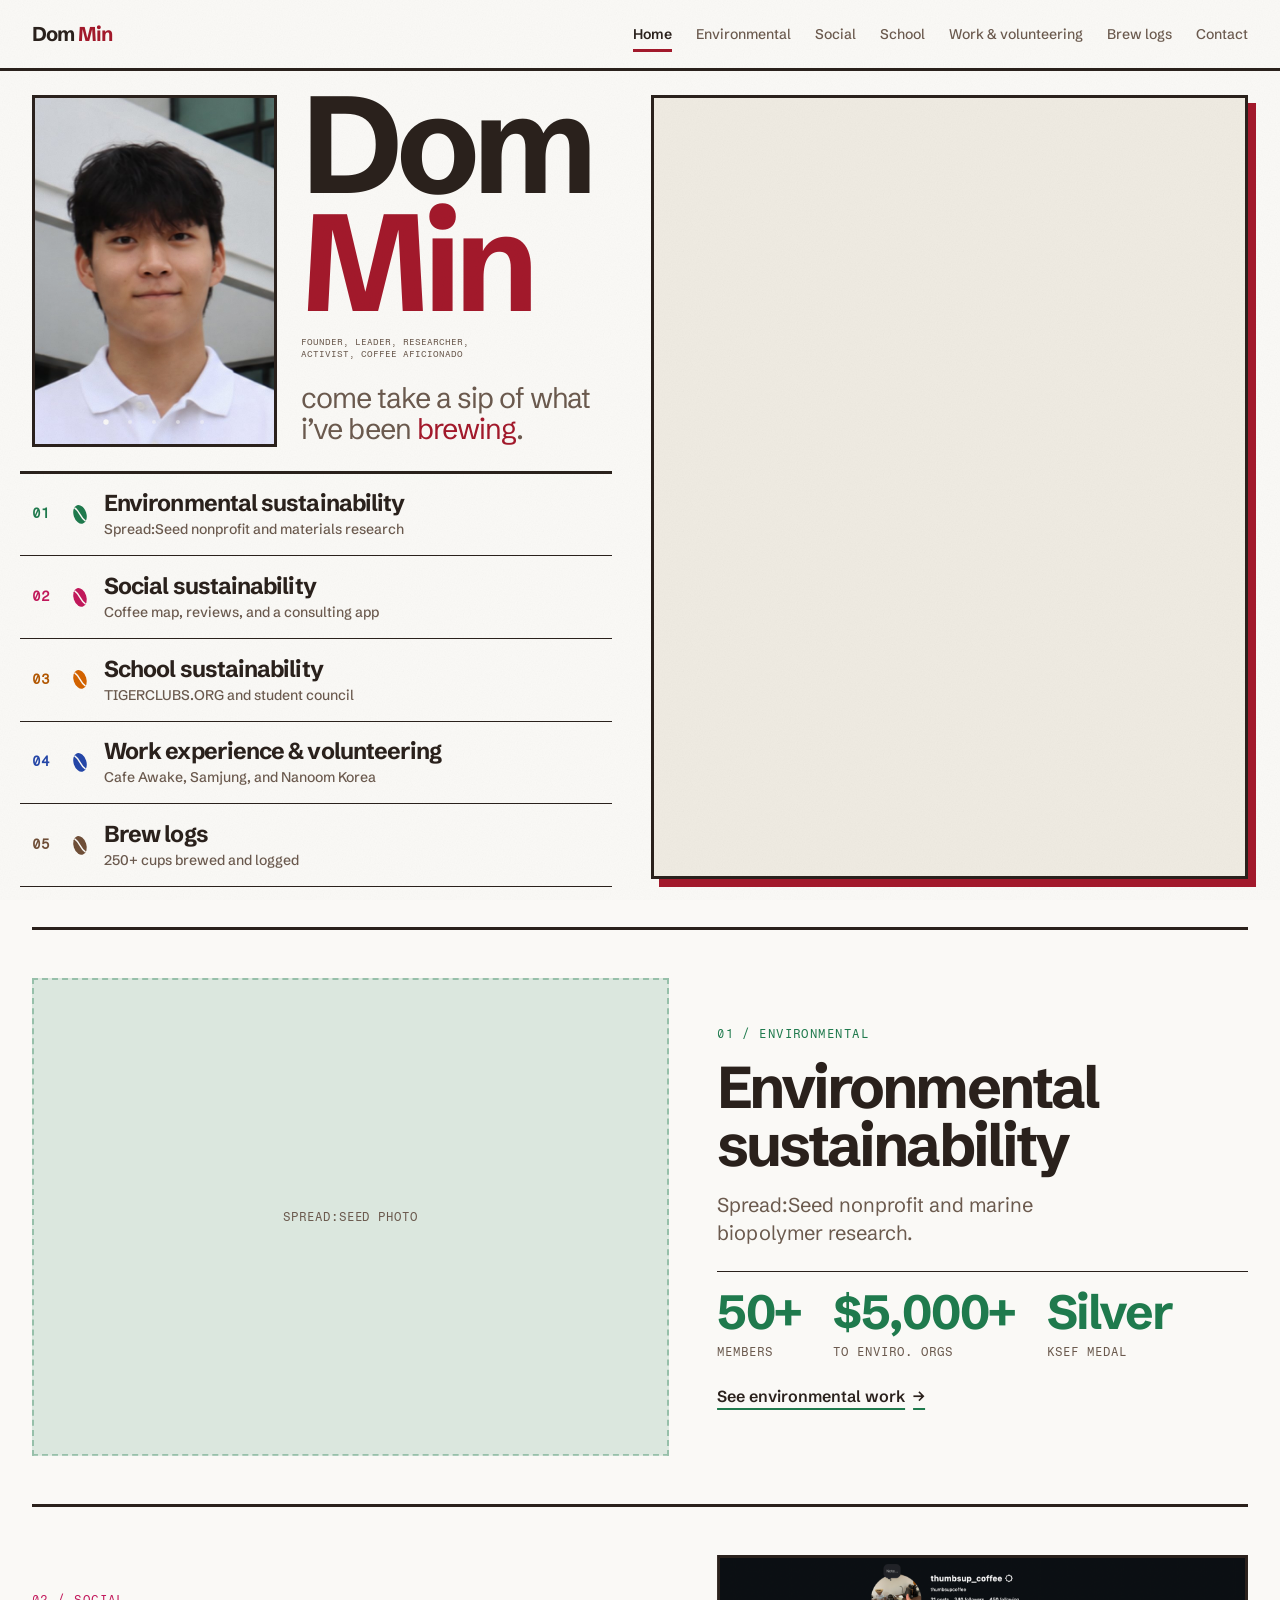
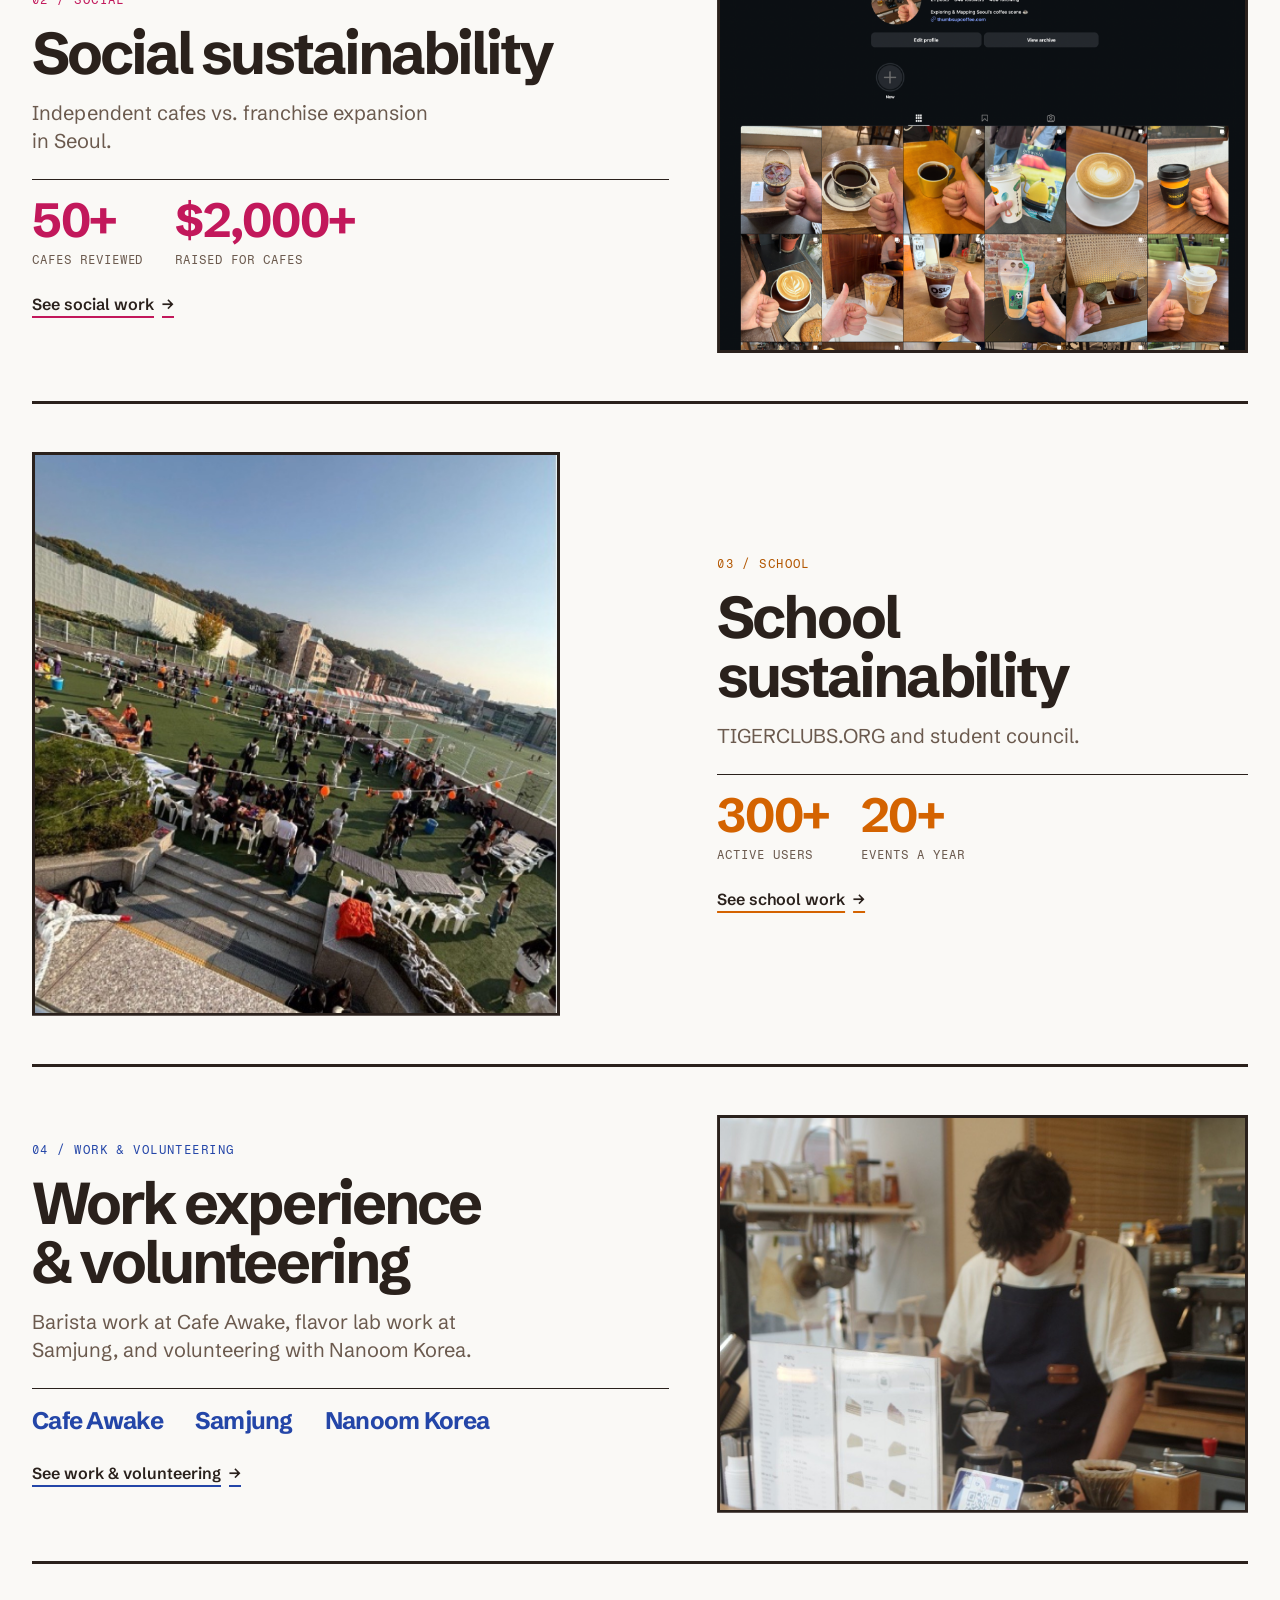
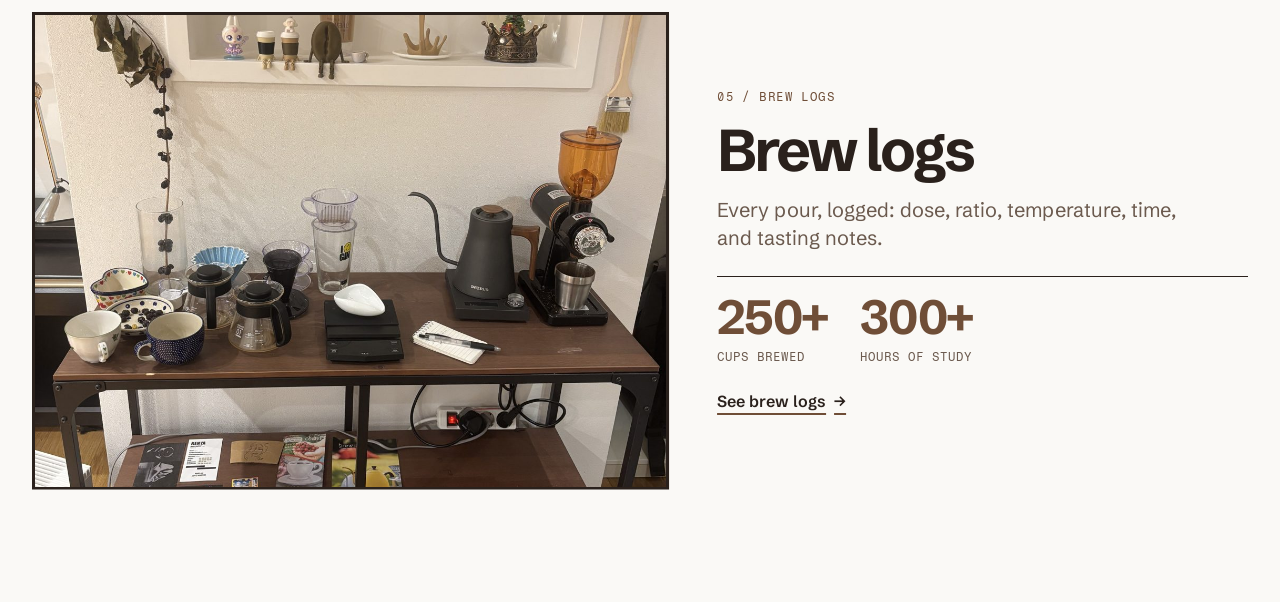
==== index.html @ 7bdb29af "Work: two-row justified galleries for Cafe Awake, Samjung, Nanoom (12 photos each)" ====
<!doctype html>
<html lang="en">
<head>
<meta charset="utf-8" />
<meta name="viewport" content="width=device-width, initial-scale=1" />
<title>Dom Min</title>
<meta name="description" content="Dom Min. Sustainability projects across social, environmental, and school work." />
<meta property="og:type" content="website" />
<meta property="og:title" content="Dom Min" />
<meta property="og:description" content="Sustainability projects across social, environmental, and school work." />
<!-- For rich link previews, add og-image.png (1200x630) and uncomment: -->
<!-- <meta property="og:image" content="og-image.png" /> -->
<meta name="twitter:card" content="summary_large_image" />
<link rel="preconnect" href="https://fonts.googleapis.com" />
<link rel="preconnect" href="https://fonts.gstatic.com" crossorigin />
<link href="https://fonts.googleapis.com/css2?family=Schibsted+Grotesk:wght@400;500;600;700&family=Fragment+Mono&display=swap" rel="stylesheet" />
<script>try{var f=sessionStorage.getItem("flood");if(f){sessionStorage.removeItem("flood");document.documentElement.setAttribute("data-flood","");document.documentElement.style.setProperty("--flood",f);}}catch(e){}</script>
<link rel="stylesheet" href="styles.css?v=5" />
<link rel="icon" href="favicon.svg" />
<style>
  .home{
    display:grid;grid-template-columns:1fr 1.05fr;gap:clamp(24px,4vw,52px);
    align-items:stretch;padding:24px 0;
  }
  .home-left{min-width:0;display:flex;flex-direction:column;justify-content:flex-start;}
  /* cover: tall portrait frame with the name stacked beside it */
  /* the photo stretches to exactly the height of the text beside it */
  .cover{display:grid;grid-template-columns:minmax(0,9fr) minmax(0,11fr);gap:24px;align-items:stretch;}
  .cover-frame{position:relative;min-height:0;border:3px solid var(--coffee);border-radius:var(--radius);overflow:hidden;background:var(--cream-deep);}
  .cover-frame .cover-ph{position:absolute;inset:0;border:0;border-radius:0;aspect-ratio:auto;}
  .cover-frame.has-photos .cover-ph{display:none;}
  /* slides wait off to the right, the current one sits at 0, the outgoing one leaves left */
  .cover-img{position:absolute;inset:0;width:100%;height:100%;object-fit:cover;object-position:50% 30%;transform:translateX(100%);}
  .cover-img.on{transform:none;}
  .cover-img.out{transform:translateX(-100%);}
  .cover-img.on,.cover-img.out{transition:transform .9s var(--ease);}
  .cover-dots{position:absolute;z-index:1;left:0;right:0;bottom:12px;display:flex;justify-content:center;gap:4px;}
  .cover-dots[hidden]{display:none;}
  .cover-dots button{width:20px;height:20px;padding:0;border:0;background:none;cursor:pointer;display:grid;place-items:center;}
  .cover-dots button::before{content:"";width:4px;height:4px;border-radius:50%;background:rgba(250,249,246,.5);transition:background .3s var(--ease),transform .3s var(--ease);}
  .cover-dots button:hover::before{background:rgba(250,249,246,.8);}
  .cover-dots button[aria-current="true"]::before{background:rgba(250,249,246,.95);transform:scale(1.35);}
  .cover-dots button:focus-visible{outline:2px solid var(--cream);outline-offset:0;}
  .cover-name{font-family:var(--f-display);font-weight:700;font-size:clamp(58px,46cqi,156px);line-height:.86;letter-spacing:-.05em;}
  .home-left h1{margin:-.075em 0 0;} /* cancels the font's built-in space above capitals, so the D's top meets the photo's top */
  /* Dom over Min, sized to fill the column beside the photo */
  .cover-text{container-type:inline-size;}
  .cover-name span{display:block;}
  .cover-name .l2{color:var(--brick);}
  .home-left h1 i{color:var(--brick);font-style:normal;}
  /* roles: one line in the mono label style, sized to ~90% of the column (the string is ~33.6em wide in caps) */
  .home-left .cls{font-family:var(--f-mono);font-size:clamp(9px,2.65cqi,12px);line-height:1.4;font-weight:500;text-transform:uppercase;letter-spacing:0;color:var(--coffee-mid);margin-top:14px;white-space:nowrap;}
  @media (max-width:1340px){.home-left .cls{white-space:normal;text-wrap:balance;}}
  /* tagline as a quote: site font at its lightest, all lowercase */
  .home-left .line{font-family:var(--f-display);font-size:9.55cqi;line-height:1.1;font-weight:400;letter-spacing:-.035em;padding-bottom:2px;text-transform:lowercase;color:var(--coffee-mid);margin:21px 0 0;white-space:nowrap;}
  /* sized in container units like the name, so "come take a sip of what" spans exactly as wide as "Dom" */
  .home-left .line b{font-weight:400;color:var(--brick);}
  .home-left .cls span{white-space:nowrap;}
  .plist{display:flex;flex-direction:column;margin:24px -12px 0;border-top:3px solid var(--coffee);counter-reset:p;}
  .plist a{counter-increment:p;display:flex;align-items:center;gap:16px;padding:6px 12px;border-bottom:1px solid var(--coffee);text-decoration:none;color:var(--coffee);transition:background .3s var(--ease),color .3s var(--ease);}
  .plist a::before{content:counter(p,decimal-leading-zero);flex:none;width:24px;font-family:var(--f-mono);font-size:14px;line-height:20px;font-weight:600;color:var(--accent-ink,var(--accent));transition:color .3s var(--ease);}
  .plist a.env{--accent:var(--env);}
  .plist a.social{--accent:var(--social);}
  .plist a.school{--accent:var(--school);--accent-ink:var(--school-ink);}
  .plist a.work{--accent:var(--work);}
  .plist a.brew{--accent:var(--brew);}
  .plist a:hover{background:var(--accent);color:var(--cream);}
  .plist a:hover::before{color:var(--cream);}
  .plist .mk{width:16px;height:auto;flex:none;transform:rotate(-18deg);transition:transform .3s var(--ease);}
  .plist .mk .b{fill:var(--accent);transition:fill .3s var(--ease);}
  .plist .mk .c{stroke:var(--cream);stroke-width:1.8;transition:stroke .3s var(--ease);}
  .plist a:hover .mk{transform:rotate(12deg) scale(1.2);}
  .plist a:hover .mk .b{fill:var(--cream);}
  .plist a:hover .mk .c{stroke:var(--accent);}
  .plist .txt{display:flex;flex-direction:column;gap:2px;flex:1;min-width:0;}
  .plist .nm{font-family:var(--f-display);font-weight:700;font-size:23px;line-height:28px;letter-spacing:-.04em;white-space:nowrap;overflow:hidden;text-overflow:ellipsis;}
  .plist .sub{font-size:14px;line-height:20px;color:var(--coffee-mid);font-weight:500;transition:color .3s var(--ease);}
  .plist a:hover .sub{color:var(--cream);}
  .plist .go{flex:none;font-size:20px;line-height:28px;font-weight:600;transform:translateX(-8px);opacity:0;transition:transform .3s var(--ease),opacity .3s var(--ease);}
  .plist a:hover .go{transform:none;opacity:1;}
  /* five rows: tighter still on short laptop screens so the whole list stays above the fold */
  /* the rows share out the space left under the cover, so the list's last rule lands on the bottom of the map's 8px shadow */
  @media (min-width:821px){.plist{flex:1;margin-bottom:-8px;}.plist a{flex:1 1 auto;}}
  /* tall screens: the rows get taller, so the type grows with them */
  @media (min-width:821px) and (min-height:1000px){.plist .nm{font-size:28px;line-height:34px;}.plist .sub{font-size:16px;line-height:24px;}}
  @media (min-width:821px) and (max-height:820px){.plist{margin-top:16px;}.plist a{padding:4px 12px;}.plist .nm{font-size:20px;line-height:24px;}.plist .sub{font-size:13px;line-height:17px;}}
  .home-map{height:calc(100dvh - 116px);border:3px solid var(--coffee);border-radius:var(--radius);overflow:hidden;background:var(--cream-deep);
    box-shadow:8px 8px 0 var(--map-shadow,var(--brick));transition:box-shadow .6s var(--ease);}
  /* while a pillar row is hovered, the map's shadow turns a darker shade of that pillar (30% espresso ink),
     so it reads as the edge of the bright preview card instead of melting into it */
  @media (hover:hover) and (min-width:821px){
    .home:has(.plist a.env:hover,.plist a.env:focus-visible){--map-shadow:color-mix(in srgb,var(--env) 70%,var(--coffee));}
    .home:has(.plist a.social:hover,.plist a.social:focus-visible){--map-shadow:color-mix(in srgb,var(--social) 70%,var(--coffee));}
    .home:has(.plist a.school:hover,.plist a.school:focus-visible){--map-shadow:color-mix(in srgb,var(--school) 70%,var(--coffee));}
    .home:has(.plist a.work:hover,.plist a.work:focus-visible){--map-shadow:color-mix(in srgb,var(--work) 70%,var(--coffee));}
    .home:has(.plist a.brew:hover,.plist a.brew:focus-visible){--map-shadow:color-mix(in srgb,var(--brew) 70%,var(--coffee));}
  }
  .home-map iframe{border:0;display:block;}
  /* hover preview: a pillar card wipes up over the map while its row is hovered */
  .home-map{position:relative;}
  .peek{position:absolute;inset:0;z-index:2;pointer-events:none;}
  .peek-card{position:absolute;inset:0;display:grid;grid-template-rows:minmax(0,1fr) auto;background:var(--accent);color:var(--cream);
    clip-path:inset(100% 0 0 0);transition:clip-path .6s var(--ease);}
  .peek-card.on{clip-path:inset(0 0 0 0);z-index:1;}
  .peek-card .pf{position:relative;overflow:hidden;background:color-mix(in srgb,var(--accent) 70%,var(--coffee));}
  .peek-card .pf img{position:absolute;inset:0;width:100%;height:100%;object-fit:cover;transform:scale(1.08);transition:transform 1.2s var(--ease);}
  .peek-card.on .pf img{transform:none;}
  .peek-card .pf .cap{position:absolute;inset:0;display:grid;place-items:center;font-family:var(--f-mono);font-size:12px;letter-spacing:.08em;text-transform:uppercase;opacity:.7;}
  .peek-card .pt{padding:24px;}
  .peek-card .pk{font-family:var(--f-mono);font-size:12px;line-height:16px;letter-spacing:.12em;text-transform:uppercase;opacity:.8;margin:0 0 8px;}
  .peek-card h3{font-size:clamp(30px,3vw,48px);line-height:1;letter-spacing:-.04em;margin:0 0 16px;color:var(--cream);}
  .peek-card .ps{display:flex;gap:32px;flex-wrap:wrap;}
  .peek-card .ps .n{display:block;font-size:36px;line-height:40px;font-weight:700;letter-spacing:-.04em;}
  .peek-card .ps .l{display:block;font-family:var(--f-mono);font-size:12px;line-height:16px;letter-spacing:.08em;text-transform:uppercase;opacity:.8;}
  .peek-card .pl{margin:0;font-size:18px;line-height:28px;}

  /* one band per pillar below the fold, alternating sides */
  .spreads{padding:24px 0 64px;}
  .spread{--accent:var(--brick);display:grid;grid-template-columns:minmax(0,1.2fr) minmax(0,1fr);gap:48px;align-items:center;padding:48px 0;border-top:3px solid var(--coffee);}
  .spread[data-pillar="env"]{--accent:var(--env);}
  .spread[data-pillar="social"]{--accent:var(--social);}
  .spread[data-pillar="school"]{--accent:var(--school);--accent-ink:var(--school-ink);}
  .spread[data-pillar="work"]{--accent:var(--work);}
  .spread[data-pillar="brew"]{--accent:var(--brew);}
  .spread:nth-child(even) .spread-fig{order:2;}
  .spread-fig{aspect-ratio:4/3;background:color-mix(in srgb,var(--accent) 14%,var(--cream));border-color:color-mix(in srgb,var(--accent) 45%,var(--cream));}
  .spread-fig:has(img){border:3px solid var(--coffee);box-shadow:8px 8px 0 var(--accent);}
  .spread-fig.lowres{aspect-ratio:auto;justify-self:start;}
  /* school photo on wide screens: trim 10% off top and bottom, scale back up to the same height, so it runs 25% wider */
  @media (min-width:821px){
    .spread[data-pillar="school"] .spread-fig.lowres{max-width:calc(33vw * 1.25);width:100%;aspect-ratio:1199/1280;}
    .spread[data-pillar="school"] .spread-fig.lowres img{position:absolute;inset:0;width:100%;height:100%;object-fit:cover;object-position:50% 50%;}
  }
  .peek-card .pf img.lowres{inset:0;margin:auto;width:auto;max-width:33vw;height:100%;object-fit:contain;}
  .spread-kick{font-family:var(--f-mono);font-size:12px;line-height:16px;letter-spacing:.12em;text-transform:uppercase;color:var(--accent-ink,var(--accent));margin:0 0 16px;}
  .spread h2{font-size:clamp(36px,4.6vw,72px);line-height:1;letter-spacing:-.05em;margin:0 0 16px;}
  .spread-line{font-size:20px;line-height:28px;color:var(--coffee-mid);margin:0 0 24px;max-width:40ch;}
  .spread-stats{display:flex;flex-wrap:wrap;gap:32px;border-top:1px solid var(--coffee);padding-top:16px;margin-bottom:24px;}
  .spread-stats .n{display:block;font-size:48px;line-height:1;font-weight:700;letter-spacing:-.04em;color:var(--accent);}
  .spread-stats .l{display:block;margin-top:8px;font-family:var(--f-mono);font-size:12px;line-height:16px;letter-spacing:.08em;text-transform:uppercase;color:var(--coffee-mid);}
  .spread-list{list-style:none;margin:0 0 24px;padding:16px 0 0;border-top:1px solid var(--coffee);display:flex;flex-wrap:wrap;gap:8px 32px;}
  .spread-list li{font-size:24px;line-height:32px;font-weight:700;letter-spacing:-.03em;color:var(--accent);}
  .spread-go{display:inline-flex;gap:8px;font-weight:600;font-size:16px;color:var(--coffee);text-decoration:underline;text-decoration-thickness:2px;text-decoration-color:var(--accent);text-underline-offset:6px;transition:color .3s var(--ease);}
  .spread-go span{display:inline-block;text-decoration:none;transition:transform .3s var(--ease);}
  .spread-go:hover{color:var(--accent);}
  .spread-go:hover span{transform:translateX(4px);}
  /* photos wipe in from the side as each band scrolls into view (peek.js adds .will / .in) */
  .spread.will .spread-fig{clip-path:inset(0 100% 0 0);transition:clip-path 1s var(--ease);}
  .spread.will:nth-child(even) .spread-fig{clip-path:inset(0 0 0 100%);}
  .spread.will .spread-txt{opacity:0;transform:translateY(24px);transition:opacity .8s var(--ease) .15s,transform .8s var(--ease) .15s;}
  .spread.in .spread-fig{clip-path:inset(0 0 0 0) !important;}
  .spread.in .spread-txt{opacity:1;transform:none;}
  @media (max-width:820px){
    .home{grid-template-columns:1fr;padding:16px 0 24px;gap:24px;}
    .cover{grid-template-columns:1fr;}
    .cover-dots{gap:0;bottom:0;}
    .home-left .cls{white-space:normal;font-size:11px;letter-spacing:.06em;text-wrap:balance;}
    .cover-dots button{width:44px;height:44px;}
    .plist{margin:24px 0 0;}
    .spread{grid-template-columns:1fr;gap:24px;padding:32px 0;}
    .spread:nth-child(even) .spread-fig{order:0;}
    .plist a{padding:12px 0;}
    .cover-frame{height:auto;width:100%;aspect-ratio:4/5;}
    .home-map{height:52vh;}
    .plist .nm{white-space:normal;font-size:22px;line-height:28px;}
  }
</style>
</head>
<body>
<a class="skip" href="#main">Skip to content</a>
<div class="grain"></div>

<header class="site-header">
  <a class="logo" href="/">
    <b>Dom <i>Min</i></b>
  </a>
  <nav class="nav" aria-label="Sections">
    <a href="/" class="on" aria-current="page">Home</a>
    <a href="environmental.html">Environmental</a>
    <a href="social.html">Social</a>
    <a href="school.html">School</a>
    <a href="work.html">Work &amp; volunteering</a>
    <a href="brew-logs.html">Brew logs</a>
    <a href="contact.html">Contact</a>
  </nav>
</header>

<main id="main">
  <div class="home">
    <div class="home-left">
      <div class="cover">
        <div class="cover-frame">
          <figure class="ph cover-ph"><span class="cap">Portraits go here</span></figure>
          <img class="cover-img" data-src="images/portraits/portrait-1.jpg" alt="Portrait of Dom Min" style="object-position:50% 25%">
          <img class="cover-img" data-src="images/portraits/portrait-2.jpg" alt="Dom brewing pour-over coffee behind a counter" style="object-position:50% 30%">
          <img class="cover-img" data-src="images/portraits/portrait-3.jpg" alt="Dom weighing a sample on a lab balance" style="object-position:45% 30%">
          <img class="cover-img" data-src="images/portraits/portrait-4.jpg" alt="Dom holding a glass coffee server" style="object-position:40% 30%">
          <img class="cover-img" data-src="images/portraits/portrait-5.jpg" alt="Dom in a lab coat in the flavor lab" style="object-position:100% 40%">
          <div class="cover-dots" hidden></div>
        </div>
        <div class="cover-text">
          <h1 class="cover-name"><span class="l1">Dom</span> <span class="l2">Min</span></h1>
          <div class="cls"><span>Founder,</span> <span>Leader,</span> <span>Researcher,</span> <span>Activist,</span> <span>Coffee Aficionado</span></div>
          <p class="line">Come take a sip of what<br>I’ve been <b>brewing</b>.</p>
        </div>
      </div>
      <nav class="plist">
        <a class="env" href="environmental.html">
          <svg class="mk" viewBox="0 0 20 26" aria-hidden="true"><ellipse class="b" cx="10" cy="13" rx="8" ry="12"/><path class="c" d="M6.4 3.6 C 11 9, 9 17, 13.6 22.4" fill="none" stroke-linecap="round"/></svg>
          <span class="txt"><span class="nm">Environmental sustainability</span><span class="sub">Spread:Seed nonprofit and materials research</span></span>
          <span class="go" aria-hidden="true">→</span>
        </a>
        <a class="social" href="social.html">
          <svg class="mk" viewBox="0 0 20 26" aria-hidden="true"><ellipse class="b" cx="10" cy="13" rx="8" ry="12"/><path class="c" d="M6.4 3.6 C 11 9, 9 17, 13.6 22.4" fill="none" stroke-linecap="round"/></svg>
          <span class="txt"><span class="nm">Social sustainability</span><span class="sub">Coffee map, reviews, and a consulting app</span></span>
          <span class="go" aria-hidden="true">→</span>
        </a>
        <a class="school" href="school.html">
          <svg class="mk" viewBox="0 0 20 26" aria-hidden="true"><ellipse class="b" cx="10" cy="13" rx="8" ry="12"/><path class="c" d="M6.4 3.6 C 11 9, 9 17, 13.6 22.4" fill="none" stroke-linecap="round"/></svg>
          <span class="txt"><span class="nm">School sustainability</span><span class="sub">TIGERCLUBS.ORG and student council</span></span>
          <span class="go" aria-hidden="true">→</span>
        </a>
        <a class="work" href="work.html">
          <svg class="mk" viewBox="0 0 20 26" aria-hidden="true"><ellipse class="b" cx="10" cy="13" rx="8" ry="12"/><path class="c" d="M6.4 3.6 C 11 9, 9 17, 13.6 22.4" fill="none" stroke-linecap="round"/></svg>
          <span class="txt"><span class="nm">Work experience &amp; volunteering</span><span class="sub">Cafe Awake, Samjung, and Nanoom Korea</span></span>
          <span class="go" aria-hidden="true">→</span>
        </a>
        <a class="brew" href="brew-logs.html">
          <svg class="mk" viewBox="0 0 20 26" aria-hidden="true"><ellipse class="b" cx="10" cy="13" rx="8" ry="12"/><path class="c" d="M6.4 3.6 C 11 9, 9 17, 13.6 22.4" fill="none" stroke-linecap="round"/></svg>
          <span class="txt"><span class="nm">Brew logs</span><span class="sub">250+ cups brewed and logged</span></span>
          <span class="go" aria-hidden="true">→</span>
        </a>
      </nav>
    </div>

    <div class="home-map">
      <div class="peek" aria-hidden="true"></div>
      <iframe src="https://chongmindev.github.io/thumbsup-coffee-map/" title="Coffee map"></iframe>
    </div>
  </div>

  <section class="spreads" aria-label="Sections">
    <article class="spread" data-pillar="env">
      <figure class="spread-fig ph"><span class="cap">Spread:Seed photo</span></figure>
      <div class="spread-txt">
        <p class="spread-kick">01 / Environmental</p>
        <h2>Environmental sustainability</h2>
        <p class="spread-line">Spread:Seed nonprofit and marine biopolymer research.</p>
        <div class="spread-stats">
          <div><span class="n">50+</span><span class="l">members</span></div>
          <div><span class="n">$5,000+</span><span class="l">to enviro. orgs</span></div>
          <div><span class="n">Silver</span><span class="l">KSEF medal</span></div>
        </div>
        <a class="spread-go" href="environmental.html">See environmental work <span aria-hidden="true">→</span></a>
      </div>
    </article>
    <article class="spread" data-pillar="social">
      <figure class="spread-fig ph"><img src="images/instagram/01.png" alt="Cafe reviews on Instagram" loading="lazy"></figure>
      <div class="spread-txt">
        <p class="spread-kick">02 / Social</p>
        <h2>Social sustainability</h2>
        <p class="spread-line">Independent cafes vs. franchise expansion in Seoul.</p>
        <div class="spread-stats">
          <div><span class="n">50+</span><span class="l">cafes reviewed</span></div>
          <div><span class="n">$2,000+</span><span class="l">raised for cafes</span></div>
        </div>
        <a class="spread-go" href="social.html">See social work <span aria-hidden="true">→</span></a>
      </div>
    </article>
    <article class="spread" data-pillar="school">
      <figure class="spread-fig ph lowres"><img src="images/council/01.jpg" alt="Student council event" loading="lazy"></figure>
      <div class="spread-txt">
        <p class="spread-kick">03 / School</p>
        <h2>School sustainability</h2>
        <p class="spread-line">TIGERCLUBS.ORG and student council.</p>
        <div class="spread-stats">
          <div><span class="n">300+</span><span class="l">active users</span></div>
          <div><span class="n">20+</span><span class="l">events a year</span></div>
        </div>
        <a class="spread-go" href="school.html">See school work <span aria-hidden="true">→</span></a>
      </div>
    </article>
    <article class="spread" data-pillar="work">
      <figure class="spread-fig ph"><img src="images/awake/14.jpg" alt="Dom brewing pour-over behind the counter at Cafe Awake" loading="lazy" style="object-position:50% 28%"></figure>
      <div class="spread-txt">
        <p class="spread-kick">04 / Work &amp; volunteering</p>
        <h2>Work experience &amp; volunteering</h2>
        <p class="spread-line">Barista work at Cafe Awake, flavor lab work at Samjung, and volunteering with Nanoom Korea.</p>
        <ul class="spread-list">
          <li>Cafe Awake</li>
          <li>Samjung</li>
          <li>Nanoom Korea</li>
        </ul>
        <a class="spread-go" href="work.html">See work &amp; volunteering <span aria-hidden="true">→</span></a>
      </div>
    </article>
    <article class="spread" data-pillar="brew">
      <figure class="spread-fig ph"><img src="images/dom-coffee/home-setup.jpg" alt="Home brewing setup" loading="lazy" style="object-position:50% 60%"></figure>
      <div class="spread-txt">
        <p class="spread-kick">05 / Brew logs</p>
        <h2>Brew logs</h2>
        <p class="spread-line">Every pour, logged: dose, ratio, temperature, time, and tasting notes.</p>
        <div class="spread-stats">
          <div><span class="n">250+</span><span class="l">cups brewed</span></div>
          <div><span class="n">300+</span><span class="l">hours of study</span></div>
        </div>
        <a class="spread-go" href="brew-logs.html">See brew logs <span aria-hidden="true">→</span></a>
      </div>
    </article>
  </section>
</main>
<script src="reveal.js?v=2" defer></script>
<script src="nav.js?v=2" defer></script>
<script src="cover.js?v=2" defer></script>
<script src="peek.js?v=2" defer></script>
</body>
</html>
---- styles.css ----
/* ============================================================
   Dom Min portfolio shared styles
   Magazine layout: Geist + Geist Mono, heavy tight headlines, hard
   rules, numbered sections, saturated per-pillar accents on paper.
   ============================================================ */
:root{
  --cream:#FAF9F6;         /* near-white paper, more contrast */
  --cream-deep:#EFEBE2;
  --cream-soft:#F4F1EA;
  --brick:#A3192B;         /* signal red (primary accent) */
  --brick-hot:#C0202F;
  --brick-deep:#7A1220;
  --coffee:#2A211C;        /* espresso ink */
  --coffee-2:#201914;
  --coffee-mid:#6B5A4E;    /* muted secondary text */
  --sand:#D3C7B4;
  --green:#1F7A4D;         /* muted forest for environmental */
  --tint-clay:#E7E0D2;     /* neutral placeholder / hover tint */
  --tint-olive:#DBE1D2;
  --tint-sand:#EBDFC6;

  /* per-pillar accent (defaults to brand oxblood; overridden per page) */
  --accent:#A3192B;
  --env:#1F7A4D;           /* environmental: emerald */
  --social:#C2185B;        /* social: magenta */
  --school:#D46300;        /* school: official #FF7D00, darkened only enough for large text and fills */
  --school-ink:#B35700;    /* same hue, darker: small school-colored text (passes 4.5:1) */
  --work:#2446A8;          /* work & volunteering: cobalt, the one cool hue apart from emerald */
  --brew:#6F4E37;          /* brew logs: coffee brown */

  --f-display:"Schibsted Grotesk",system-ui,sans-serif;
  --f-body:"Schibsted Grotesk",system-ui,sans-serif;
  --f-mono:"Fragment Mono",ui-monospace,monospace;

  --edge:clamp(16px,2.5vw,32px);
  --maxw:1440px;
  --radius:0;
  --ease:cubic-bezier(.32,.72,0,1);
  --shadow:0 18px 40px -24px rgba(55,38,32,.55);
  --hard:4px 4px 0 var(--coffee);  /* print-style offset shadow */
  --ink-body:#453329;      /* running body copy */
  --paper-edge:#C8B490;    /* placeholder dashed edge */
  --z-flood:90;
  --z-header:100;
  --z-grain:200;
  --z-skip:300;
}

/* page themes set the accent used by cards, numbers, and title rules */
body.t-env{--accent:var(--env);}
body.t-social{--accent:var(--social);}
body.t-school{--accent:var(--school);--accent-ink:var(--school-ink);}
body.t-work{--accent:var(--work);}
body.t-brew{--accent:var(--brew);}

*{box-sizing:border-box;}
html{-webkit-text-size-adjust:100%;scroll-behavior:smooth;}
body{
  margin:0;background:var(--cream);color:var(--coffee);
  font-family:var(--f-body);font-size:16px;line-height:1.5;
  -webkit-font-smoothing:antialiased;overflow-x:hidden;
}
img{display:block;max-width:100%;}
a{color:var(--brick);text-underline-offset:3px;}
h1,h2,h3,h4{text-wrap:balance;font-weight:700;}
h3{font-family:var(--f-display);font-size:20px;line-height:28px;letter-spacing:-.02em;}
p{text-wrap:pretty;}

/* visible keyboard focus everywhere */
a:focus-visible,button:focus-visible,input:focus-visible,textarea:focus-visible,[tabindex]:focus-visible{
  outline:3px solid var(--accent);outline-offset:3px;
}

/* skip to content */
.skip{position:absolute;left:12px;top:-60px;z-index:var(--z-skip);background:var(--coffee);color:var(--cream);
  padding:10px 16px;font-weight:600;text-decoration:none;transition:top .2s var(--ease);}
.skip:focus{top:12px;}

/* subtle analog grain */
.grain{
  position:fixed;inset:0;z-index:var(--z-grain);pointer-events:none;opacity:.06;mix-blend-mode:multiply;
  background-image:url("data:image/svg+xml,%3Csvg xmlns='http://www.w3.org/2000/svg' width='140' height='140'%3E%3Cfilter id='n'%3E%3CfeTurbulence type='fractalNoise' baseFrequency='0.85' numOctaves='2' stitchTiles='stitch'/%3E%3CfeColorMatrix type='saturate' values='0'/%3E%3C/filter%3E%3Crect width='100%25' height='100%25' filter='url(%23n)'/%3E%3C/svg%3E");
}

/* ---------------- header / nav ---------------- */
.site-header{
  position:sticky;top:0;z-index:var(--z-header);
  display:flex;align-items:center;justify-content:space-between;gap:16px;
  padding:16px var(--edge);
  background:rgba(250,249,246,.94);backdrop-filter:blur(10px);
  border-bottom:3px solid var(--coffee);
}
.logo{display:flex;align-items:center;gap:10px;text-decoration:none;color:var(--coffee);}
.logo b{font-family:var(--f-display);font-weight:700;font-size:20px;line-height:28px;letter-spacing:-.04em;}
.logo b i{color:var(--brick);font-style:normal;}
.nav{position:relative;display:flex;gap:24px;}
.nav a{
  position:relative;padding:8px 0;
  font-size:14px;line-height:20px;font-weight:500;color:var(--coffee-mid);text-decoration:none;white-space:nowrap;
  transition:color .3s var(--ease);
}
/* each link carries its own pillar accent; home and contact use the brand red */
.nav a[href="/"],.nav a[href="contact.html"]{--accent:var(--brick);}
.nav a[href="social.html"]{--accent:var(--social);}
.nav a[href="environmental.html"]{--accent:var(--env);}
.nav a[href="school.html"]{--accent:var(--school);--accent-ink:var(--school-ink);}
.nav a[href="work.html"]{--accent:var(--work);}
.nav a[href="brew-logs.html"]{--accent:var(--brew);}
.nav a:hover,.nav a:focus-visible{color:var(--coffee);}
.nav a.on{color:var(--coffee);font-weight:600;}
/* no-JS fallback: a static rule under the current page */
.nav a.on::after{content:"";position:absolute;left:0;right:0;bottom:0;height:3px;background:var(--accent);}
/* with JS, one shared underline glides between links (nav.js positions it) */
.nav.has-ink a.on::after{display:none;}
.nav-ink{position:absolute;left:0;bottom:0;width:100px;height:3px;background:var(--ink,var(--coffee));
  transform-origin:left;transform:translateX(var(--x,0)) scaleX(var(--s,0));
  transition:transform .6s var(--ease),background .3s var(--ease);pointer-events:none;}
.nav-ink.no-anim{transition:none;}
/* phones without JS: the link row scrolls sideways */
@media (max-width:720px){
  .site-header{flex-direction:column;align-items:stretch;gap:8px;padding:12px 16px 0;}
  .nav{gap:20px;overflow-x:auto;-webkit-overflow-scrolling:touch;scrollbar-width:none;}
  .nav::-webkit-scrollbar{display:none;}
  .nav a{flex:none;padding:12px 0;}
}

/* phones with JS (nav.js adds .has-menu): logo, a Contact button, and a menu button
   that opens a full-screen list of sections */
.menu-btn,.menu-cta,.menu-sheet{display:none;}
@media (max-width:720px){
  .has-menu .site-header{flex-direction:row;align-items:center;gap:8px;padding:8px 8px 8px 16px;}
  .has-menu .site-header .nav{display:none;}
  .has-menu .logo{margin-right:auto;min-height:44px;}
  .has-menu .menu-cta{display:inline-flex;align-items:center;min-height:44px;padding:0 16px;
    font-weight:600;font-size:14px;color:var(--cream);background:var(--brick);text-decoration:none;
    transition:background .3s var(--ease),transform .2s var(--ease);}
  .has-menu .menu-cta:active{transform:scale(.97);}
  .has-menu .menu-btn{display:block;position:relative;width:44px;height:44px;padding:0;border:0;background:none;cursor:pointer;color:var(--coffee);}
  .menu-btn span{position:absolute;left:11px;right:11px;height:2px;background:currentColor;
    transition:transform .45s var(--ease),opacity .25s var(--ease),top .45s var(--ease);}
  .menu-btn span:nth-child(1){top:15px;}
  .menu-btn span:nth-child(2){top:21px;}
  .menu-btn span:nth-child(3){top:27px;}
  .menu-open .menu-btn span:nth-child(1){top:21px;transform:rotate(45deg);}
  .menu-open .menu-btn span:nth-child(2){opacity:0;}
  .menu-open .menu-btn span:nth-child(3){top:21px;transform:rotate(-45deg);}
  .menu-btn:focus-visible,.menu-cta:focus-visible{outline:3px solid var(--brick);outline-offset:-3px;}

  .has-menu .menu-sheet{display:flex;flex-direction:column;position:fixed;inset:0;z-index:calc(var(--z-header) - 1);
    padding:84px 16px 32px;background:var(--cream);overflow-y:auto;
    visibility:hidden;opacity:0;transition:opacity .4s var(--ease),visibility 0s linear .4s;}
  .menu-open .menu-sheet{visibility:visible;opacity:1;transition:opacity .4s var(--ease);}
  .menu-sheet a{--accent:var(--brick);display:flex;align-items:center;gap:16px;min-height:64px;
    border-bottom:1px solid var(--coffee);font-family:var(--f-display);font-weight:700;font-size:32px;
    letter-spacing:-.04em;color:var(--coffee);text-decoration:none;
    opacity:0;transform:translateY(24px);transition:opacity .5s var(--ease),transform .5s var(--ease);}
  .menu-sheet a:first-child{border-top:3px solid var(--coffee);}
  .menu-sheet a .n{font-family:var(--f-mono);font-size:12px;font-weight:600;letter-spacing:.04em;color:var(--accent-ink,var(--accent));width:24px;}
  .menu-sheet a[href="environmental.html"]{--accent:var(--env);}
  .menu-sheet a[href="social.html"]{--accent:var(--social);}
  .menu-sheet a[href="school.html"]{--accent:var(--school);--accent-ink:var(--school-ink);}
  .menu-sheet a[href="work.html"]{--accent:var(--work);}
  .menu-sheet a[href="brew-logs.html"]{--accent:var(--brew);}
  .menu-sheet a[aria-current="page"]{color:var(--accent);}
  .menu-open .menu-sheet a{opacity:1;transform:none;}
  .menu-open .menu-sheet a:nth-child(2){transition-delay:.04s;}
  .menu-open .menu-sheet a:nth-child(3){transition-delay:.08s;}
  .menu-open .menu-sheet a:nth-child(4){transition-delay:.12s;}
  .menu-open .menu-sheet a:nth-child(5){transition-delay:.16s;}
  .menu-open .menu-sheet a:nth-child(6){transition-delay:.2s;}
  .menu-open .menu-sheet a:nth-child(7){transition-delay:.24s;}
  body.menu-open{overflow:hidden;}

  /* thumb-sized targets for text links on phones */
  .head-link,.notes-link,.spread-go,.contacts a,.section-head .role a,footer a{min-height:44px;display:inline-flex;align-items:center;}
  .cover-dots{gap:0;bottom:4px;}
  .cover-dots button{width:44px;height:44px;}
}

/* tab flood page transition (driven by nav.js). Sits under the header so the
   tabs stay on top of the color. */
.flood{position:fixed;inset:0;z-index:var(--z-flood);background:var(--flood,var(--coffee));pointer-events:none;}
/* painted by the inline head script before first render; nav.js swaps it for a
   real .flood element. The delayed animation is a failsafe if nav.js never runs. */
html[data-flood]::after{content:"";position:fixed;inset:0;z-index:var(--z-flood);background:var(--flood);
  animation:flood-failsafe 0s linear 1.5s forwards;}
@keyframes flood-failsafe{to{visibility:hidden;}}

/* ---------------- layout ---------------- */
main{max-width:var(--maxw);margin:0 auto;padding:0 var(--edge);}
.page-intro{padding:32px 0 20px;border-bottom:8px solid var(--accent);margin-bottom:8px;}
.eyebrow,.page-intro p.eyebrow{font-family:var(--f-mono);font-size:12px;line-height:16px;font-weight:500;text-transform:uppercase;letter-spacing:.12em;color:var(--accent-ink,var(--accent));margin:0 0 24px;}
.eyebrow a{color:inherit;}
.page-intro{container-type:inline-size;}
/* one line on every page: sized so the longest title ("Brew logs & work experience", 12.7em) fills the width */
.page-intro h1{font-family:var(--f-display);font-weight:700;font-size:clamp(40px,6.4cqi,96px);line-height:.92;letter-spacing:-.055em;margin:0 0 12px;white-space:nowrap;}
@media (max-width:720px){.page-intro h1{white-space:normal;font-size:clamp(40px,12cqi,64px);}}
.page-intro p{font-size:20px;line-height:28px;color:var(--coffee-mid);margin:0;}

main{counter-reset:sec;}
.section{counter-increment:sec;padding:32px 0 64px;border-top:3px solid var(--coffee);}
.page-intro + .section{border-top:0;}
.section-head{display:flex;align-items:baseline;justify-content:space-between;gap:8px 16px;flex-wrap:wrap;margin-bottom:16px;}
/* running section number, like a feature index */
.section-head::before{content:counter(sec,decimal-leading-zero);flex-basis:100%;
  font-family:var(--f-mono);font-size:14px;line-height:20px;font-weight:600;color:var(--accent-ink,var(--accent));letter-spacing:.04em;}
.section-head h2{font-family:var(--f-display);font-weight:700;font-size:clamp(36px,5.2vw,72px);line-height:1;letter-spacing:-.05em;margin:0;}
.section-head .role{font-family:var(--f-mono);font-size:12px;line-height:16px;font-weight:500;text-transform:uppercase;letter-spacing:.08em;color:var(--coffee-mid);}
.section-head .role a{color:var(--accent-ink,var(--accent));}
/* long section titles that must stay on one line on computers: size to the row width
   (this title measures 21.3em wide) and move the meta line underneath */
.section-head:has(.fit-line){container-type:inline-size;}
.section-head .fit-line{font-size:min(72px,calc(100cqi / 21.5));white-space:nowrap;}
.section-head:has(.fit-line) .role{flex-basis:100%;}
@media (max-width:720px){.section-head .fit-line{white-space:normal;font-size:clamp(36px,9cqi,48px);}}
.section p{margin:0 0 16px;color:var(--ink-body);font-size:18px;line-height:28px;}
.muted{color:var(--coffee-mid);}
/* short description with its action beside it, so the photos below start higher */
.lede-row{display:flex;align-items:center;gap:32px;margin-bottom:24px;}
.section .lede-row p{margin:0;flex:1;}
.lede-row .btn{flex:none;}
@media (max-width:720px){.lede-row{flex-direction:column;align-items:flex-start;gap:16px;}}

/* ---------------- key numbers ---------------- */
.numbers{display:grid;grid-template-columns:repeat(auto-fit,minmax(160px,1fr));border-top:1px solid var(--coffee);margin:8px 0 24px;}
/* right under the page's color bar, the bar is the row's top line */
.page-intro + .numbers{border-top:0;margin-top:0;}
.numbers > div{padding:12px 24px 12px 0;}
.numbers > div + div{padding-left:24px;border-left:1px solid var(--coffee);}
.numbers .n{font-family:var(--f-display);font-weight:700;font-size:clamp(28px,2.6vw,36px);color:var(--accent);line-height:1;letter-spacing:-.04em;}
.numbers .l{font-family:var(--f-mono);font-size:12px;line-height:16px;text-transform:uppercase;letter-spacing:.08em;color:var(--coffee-mid);margin-top:4px;}
@media (max-width:520px){
  .numbers{grid-template-columns:1fr 1fr;}
  .numbers > div:nth-child(odd){padding-left:0;border-left:0;}
  .numbers > div:nth-child(n+3){border-top:1px solid var(--coffee);}
  .numbers > div:last-child:nth-child(odd){grid-column:1 / -1;}
}

/* ---------------- badges ---------------- */
.badges{display:flex;flex-wrap:wrap;gap:8px;margin:6px 0 18px;}
.section-head .role-row{flex-basis:100%;margin-top:6px;display:flex;flex-wrap:wrap;align-items:center;justify-content:space-between;gap:12px 24px;}
.section-head .role-row .badges{margin:0;}
.section-head .role-row .role{flex-basis:auto;}
.section-head .role-row .badge{font-size:10px;line-height:14px;gap:6px;padding:5px 9px;}
.section-head .role-row .badge::before{width:6px;height:6px;}
.badge{display:inline-flex;align-items:center;gap:8px;font-family:var(--f-mono);font-size:12px;line-height:16px;font-weight:600;text-transform:uppercase;letter-spacing:.08em;color:var(--cream);background:var(--accent);padding:8px 12px;}
.badge::before{content:"";width:8px;height:8px;background:var(--cream);transform:rotate(45deg);}

/* ---------------- buttons ---------------- */
.btn{display:inline-flex;align-items:center;gap:8px;background:var(--accent);color:var(--cream);font-weight:600;font-size:16px;line-height:24px;padding:12px 24px;border-radius:var(--radius);text-decoration:none;border:2px solid var(--coffee);box-shadow:var(--hard);transition:transform .3s var(--ease),box-shadow .3s var(--ease),background .3s var(--ease),color .3s var(--ease);}
.btn:hover{transform:translate(-2px,-2px);box-shadow:6px 6px 0 var(--coffee);}
.btn:active{transform:translate(4px,4px);box-shadow:0 0 0 var(--coffee);}
.btn.ghost{background:var(--cream);color:var(--coffee);}
.btn.ghost:hover{background:var(--coffee);color:var(--cream);}
.btn-row{display:flex;flex-wrap:wrap;gap:16px;margin-top:8px;}
.btn.sm{font-size:14px;line-height:20px;padding:8px 16px;}

/* ---------------- galleries + photo placeholders ---------------- */
.gallery{display:grid;gap:16px;grid-template-columns:repeat(auto-fill,minmax(190px,1fr));}
.gallery.lg{grid-template-columns:repeat(auto-fill,minmax(240px,1fr));}
/* modest tiles for phone-quality photos: never wider than a third of the row */
.gallery.thirds{grid-template-columns:repeat(3,minmax(0,1fr));}
@media (max-width:640px){.gallery.thirds{grid-template-columns:repeat(2,minmax(0,1fr));}}
/* editorial gallery: a wide lead photo, then rows of one wide + one narrow tile that
   alternate sides. Every row shares one height, so tiles never leave gaps beside them. */
.gallery.editorial{grid-template-columns:repeat(6,minmax(0,1fr));grid-auto-rows:clamp(200px,24vw,380px);}
.gallery.editorial > *{aspect-ratio:auto !important;height:100%;}
.gallery.editorial > :first-child{grid-column:1 / -1;grid-row:span 2;}
.gallery.editorial > :nth-child(4n+2),.gallery.editorial > :nth-child(4n+5){grid-column:span 4;}
.gallery.editorial > :nth-child(4n+3),.gallery.editorial > :nth-child(4n+4){grid-column:span 2;}
.gallery.editorial > :last-child:nth-child(even){grid-column:1 / -1;}
@media (max-width:640px){
  .gallery.editorial{grid-template-columns:repeat(2,minmax(0,1fr));grid-auto-rows:clamp(140px,40vw,240px);}
  .gallery.editorial > *{grid-column:span 1 !important;}
  .gallery.editorial > :first-child,.gallery.editorial > :last-child:nth-child(even){grid-column:1 / -1 !important;}
}
figure{margin:0;}
/* low-resolution photos (the student council originals are ~300-750px): never wider than a
   third of the screen, and shown at their own shape instead of cropped to a tile */
.ph.lowres{aspect-ratio:auto;max-width:33vw;}
.ph.lowres img,.gallery.lowres .ph img{position:static;height:auto;}
.gallery.lowres{display:block;columns:3;column-gap:16px;}
.gallery.lowres > .ph{aspect-ratio:auto;max-width:33vw;break-inside:avoid;margin:0 0 16px;}
@media (max-width:820px){
  .ph.lowres,.gallery.lowres > .ph{max-width:none;}
  .gallery.lowres{columns:2;}
}
.ph{
  position:relative;aspect-ratio:4/3;border-radius:var(--radius);overflow:hidden;
  background:var(--tint-clay);
  border:2px dashed var(--paper-edge);
  display:flex;flex-direction:column;align-items:center;justify-content:center;gap:10px;text-align:center;padding:14px;
  transition:transform .45s var(--ease),box-shadow .45s var(--ease),border-color .45s var(--ease);
}
.ph:hover{border-color:var(--accent);}
/* once a real photo is in the slot, drop the dashed placeholder look */
.ph:has(img){border:2px solid var(--coffee);background:none;padding:0;}
.ph:has(img):hover{box-shadow:6px 6px 0 var(--accent);transform:translate(-2px,-2px);}
.ph.tall{aspect-ratio:3/4;}
.ph.wide{aspect-ratio:16/9;}
.ph.sq{aspect-ratio:1/1;}
.ph.olive{background:var(--tint-olive);}
.ph.sand{background:var(--tint-sand);}
.ph img{position:absolute;inset:0;width:100%;height:100%;object-fit:cover;}
.ph .cap{
  position:relative;z-index:1;
  font-family:var(--f-mono);font-size:12px;line-height:16px;font-weight:500;text-transform:uppercase;letter-spacing:.08em;color:var(--coffee-mid);
}
.ph .tagword{display:none;}

/* ---------------- embeds ---------------- */
.embed{border:3px solid var(--coffee);border-radius:var(--radius);overflow:hidden;background:var(--cream-deep);box-shadow:8px 8px 0 var(--accent);}
.embed iframe{display:block;width:100%;border:0;}
/* the coffee map is drawn at a larger size and scaled down, so the whole map (cards, pins, controls)
   shrinks evenly instead of the embed just cropping a corner of it. Full size on phones. */
.embed.map,.home-map{position:relative;--map-zoom:.8;}
.embed.map{height:min(64vh,540px);}
.embed.map iframe,.home-map iframe{position:absolute;left:0;top:0;width:calc(100% / var(--map-zoom));height:calc(100% / var(--map-zoom));
  transform:scale(var(--map-zoom));transform-origin:0 0;}
@media (max-width:820px){.embed.map,.home-map{--map-zoom:1;}}
.embed.pdf iframe,.embed.pdf object{height:min(80vh,720px);}
.section-head[data-kind]::before{content:counter(sec,decimal-leading-zero) " / " attr(data-kind);text-transform:uppercase;letter-spacing:.12em;}
/* research: the paper reads in place on the left, photos and notes on the right */
.research-grid{display:grid;grid-template-columns:minmax(0,1fr) minmax(0,1fr);gap:32px;align-items:stretch;margin-top:8px;}
/* the paper panel takes the height of the photos + notes column beside it:
   size containment keeps its pages from stretching the row, flex fills what's left */
.paper{display:flex;flex-direction:column;}
.paper .embed-note{flex:none;}
/* the viewer wraps the scroller so the page counter can sit over it */
.paper-view{flex:1;position:relative;display:flex;flex-direction:column;min-height:0;}
.page-count{position:absolute;right:20px;bottom:20px;font-family:var(--f-mono);font-size:12px;line-height:16px;font-weight:600;letter-spacing:.08em;color:var(--cream);background:var(--coffee);padding:6px 10px;pointer-events:none;}
.page-count b{font-weight:600;}
.paper-pages{flex:1;contain:size;overflow-y:auto;overscroll-behavior:contain;display:flex;flex-direction:column;gap:12px;padding:12px;
  background:var(--cream-deep);border:3px solid var(--coffee);box-shadow:8px 8px 0 var(--accent);}
.paper-pages img{width:100%;height:auto;box-shadow:0 1px 3px rgba(42,33,28,.25);}
/* nine process photos, oldest first, in a 3x3 grid that runs from the paper's top edge to the bottom of its 8px shadow */
.research-side{display:flex;flex-direction:column;}
.research-photos{flex:1;contain:size;margin-bottom:-8px;display:grid;grid-template-columns:repeat(3,minmax(0,1fr));grid-template-rows:repeat(3,minmax(0,1fr));gap:12px;}
.research-photos .stage{position:relative;margin:0;overflow:hidden;border:2px solid var(--coffee);}
.research-photos .stage img{position:absolute;inset:0;width:100%;height:100%;object-fit:cover;}
.research-photos .stage figcaption{position:absolute;left:0;right:0;bottom:0;padding:4px 8px;font-size:12px;line-height:16px;font-weight:500;color:#fff;
  background:rgba(42,33,28,.82);}
.research-photos .stage figcaption span{font-family:var(--f-mono);font-weight:600;margin-right:2px;opacity:.85;}
/* the paper reads on one screen: viewer height = screen minus the sticky header and the link below it */
@media (min-width:821px){.paper-view{flex:none;}.paper-pages{flex:none;contain:none;height:clamp(420px,calc(100dvh - 190px),900px);}}
@media (max-width:820px){.research-photos{contain:none;flex:none;grid-template-rows:none;margin-bottom:0;}.research-photos .stage{aspect-ratio:3/4;}}
.research-grid .notes-link{margin-top:28px;}
.notes-link{display:inline-flex;gap:8px;margin-top:8px;font-size:20px;line-height:28px;font-weight:700;letter-spacing:-.02em;color:var(--coffee);
  text-decoration:underline;text-decoration-thickness:2px;text-decoration-color:var(--accent);text-underline-offset:6px;transition:color .3s var(--ease);}
.notes-link span{display:inline-block;text-decoration:none;transition:transform .3s var(--ease);}
.notes-link:hover{color:var(--accent);}
.notes-link:hover span{transform:translateX(4px);}
.notes-link--down:hover span{transform:translateY(3px);}
@media (max-width:820px){.research-grid{grid-template-columns:1fr;}.paper-view{flex:none;}.paper-pages{flex:none;contain:none;height:70vh;}}
.embed.video{position:relative;aspect-ratio:16/9;}
.embed.video iframe{position:absolute;inset:0;height:100%;}
.embed.notion iframe{height:min(52vh,480px);}
/* brew logs: stats stacked on the left, a tall Notion gallery on the right */
.log-split{display:grid;grid-template-columns:minmax(0,1fr) minmax(0,3fr);gap:40px;align-items:start;}
/* the embed's top lines up with the top of the "Brew logs" title beside it */
.log-split > .embed.notion{margin-top:var(--log-top,36px);}
@media (max-width:900px){.log-split > .embed.notion{margin-top:0;}}
.log-split .facts > div{grid-template-columns:5rem 1fr;}
.log-side .head-link.log-link{margin:24px 0 0 -12px;}
.section .log-side > p{margin:0 0 24px;}
.log-split .embed.notion iframe{height:clamp(480px,calc(100dvh - 210px),800px);}
@media (max-width:900px){.log-split{grid-template-columns:1fr;gap:24px;}.log-split .embed.notion iframe{height:min(70vh,620px);}}
.embed-note,.section p.embed-note{font-family:var(--f-mono);font-size:12px;line-height:16px;letter-spacing:.04em;color:var(--coffee-mid);margin-top:16px;}

/* brew-log ledger */
.log-wrap{max-height:62vh;overflow:auto;border:2px solid var(--coffee);border-radius:var(--radius);background:var(--cream-deep);padding:4px 10px;margin:8px 0 12px;}
.log{list-style:none;margin:0;padding:0;display:grid;grid-template-columns:repeat(auto-fill,minmax(250px,1fr));gap:0 26px;}
.log li{border-bottom:1px solid var(--sand);}
.log li a{display:flex;align-items:center;justify-content:space-between;gap:10px;padding:9px 4px;text-decoration:none;color:var(--coffee);font-size:14px;line-height:20px;font-weight:500;transition:color .15s var(--ease);}
.log .lg-nm{overflow:hidden;text-overflow:ellipsis;white-space:nowrap;}
.log .lg-go{flex:none;font-family:var(--f-mono);font-size:12px;color:var(--coffee-mid);}
.log li a:hover{color:var(--accent);}
.log li a:hover .lg-go{color:var(--accent);}

/* instagram grid */
.ig-grid{display:grid;gap:14px;grid-template-columns:repeat(3,1fr);}
@media (max-width:520px){.ig-grid{grid-template-columns:repeat(2,1fr);}}

/* two projects side by side in one section (Social: map + reviews) */
.duo-col + .duo-col{counter-increment:sec;}
.duo{display:grid;grid-template-columns:minmax(0,1fr) minmax(0,1fr);gap:48px;align-items:start;}
.duo .section-head h2{font-size:clamp(32px,3.6vw,56px);}
.duo .embed.map{height:auto;}
/* header link (site / Instagram): on hover a rectangle draws itself around it */
.head-link{position:relative;display:inline-flex;align-items:center;gap:8px;padding:6px 12px;margin:-6px 0;
  font-family:var(--f-display);font-weight:700;font-size:clamp(18px,1.5vw,22px);line-height:1.2;letter-spacing:-.02em;
  color:var(--accent);text-decoration:none;text-transform:none;white-space:nowrap;}
.head-link span{display:inline-block;font-size:.75em;transition:transform .5s var(--ease);}
.head-link::before,.head-link::after{content:"";position:absolute;width:0;height:0;border:2px solid transparent;box-sizing:border-box;pointer-events:none;}
.head-link::before{top:0;left:0;}
.head-link::after{bottom:0;right:0;}
.head-link:hover::before,.head-link:focus-visible::before{width:100%;height:100%;border-top-color:var(--accent);border-right-color:var(--accent);
  transition:width .25s var(--ease),height .25s var(--ease) .25s;}
.head-link:hover::after,.head-link:focus-visible::after{width:100%;height:100%;border-bottom-color:var(--accent);border-left-color:var(--accent);
  transition:border-color 0s .5s,width .25s var(--ease) .5s,height .25s var(--ease) .75s;}
.head-link:hover span{transform:translate(3px,-3px);}
.head-link:focus-visible{outline:0;}
@media (prefers-reduced-motion:reduce){.head-link:hover::before,.head-link:hover::after{transition:none;}}
.ig-shot{display:block;}
.ig-shot .ph{aspect-ratio:auto;}
.ig-shot .ph img{position:static;height:auto;}
@media (max-width:900px){.duo{grid-template-columns:1fr;gap:48px;}}

/* duo columns match heights: media boxes stretch to fill, descriptions stay on one line */
.duo{align-items:stretch;}
.duo-col{display:flex;flex-direction:column;}
.duo .one-line{white-space:nowrap;overflow:hidden;text-overflow:ellipsis;}
.duo-media{flex:1;min-height:min(620px,72vh);}
.duo .embed.map{display:flex;}
.ig-shot{position:relative;overflow:hidden;border:3px solid var(--coffee);box-shadow:8px 8px 0 var(--accent);background:#0b0f14;}
.ig-shot .ph{position:absolute;inset:0;border:0;}
.ig-shot .ph:has(img):hover{box-shadow:none;transform:none;}
.ig-shot .ph img{position:absolute;inset:0;width:100%;height:100%;object-fit:cover;object-position:50% 70%;transition:transform .8s var(--ease);}
.ig-shot:hover .ph img{transform:scale(1.03);}
@media (max-width:900px){.duo .one-line{white-space:normal;}.duo-media{flex:none;height:60vh;min-height:0;}}

/* research: fact rows on the left, the question on the right, same height */
.section-head--stack .role{flex-basis:100%;}
.research-q{display:grid;grid-template-columns:minmax(0,1fr) minmax(0,1fr);gap:48px;align-items:stretch;}
.research-q blockquote{margin:0;padding:16px 24px;display:flex;flex-direction:column;justify-content:center;gap:8px;
  background:color-mix(in srgb,var(--accent) 8%,var(--cream));border-left:6px solid var(--accent);
  font-family:var(--f-display);font-weight:700;font-size:clamp(20px,1.9vw,28px);line-height:1.15;letter-spacing:-.03em;color:var(--coffee);}
.research-q blockquote span{font-family:var(--f-mono);font-size:12px;line-height:16px;font-weight:500;letter-spacing:.12em;text-transform:uppercase;color:var(--accent-ink,var(--accent));}
/* research photos sit under the facts and the question, one per column */
@media (max-width:820px){.research-q{grid-template-columns:1fr;gap:24px;}}

/* label + value facts */
.facts{margin:0;display:flex;flex-direction:column;}
.facts > div{display:grid;grid-template-columns:minmax(8rem,max-content) 1fr;gap:16px;align-items:baseline;padding:12px 0;border-top:1px solid var(--coffee);}
.facts > div:last-child{border-bottom:1px solid var(--coffee);}
.facts dt{font-family:var(--f-display);font-weight:700;font-size:28px;line-height:32px;letter-spacing:-.04em;color:var(--accent);}
.facts dd{align-self:center;}
.facts dd{margin:0;font-size:16px;line-height:24px;color:var(--ink-body);}
.facts--rows{justify-content:center;}
.facts--rows > div{grid-template-columns:6em 1fr;padding:8px 0;}
.facts--rows dt{font-family:var(--f-mono);font-size:11px;line-height:20px;font-weight:500;letter-spacing:.12em;text-transform:uppercase;color:var(--coffee-mid);}
.facts--rows dd{font-size:15px;line-height:20px;}

/* DOM Coffee: four parts of one brand */
.parts{display:grid;grid-template-columns:repeat(4,minmax(0,1fr));border-top:1px solid var(--coffee);margin-top:8px;}
.part{position:relative;display:flex;flex-direction:column;gap:8px;padding:20px 24px 24px;color:var(--coffee);text-decoration:none;transition:background .4s var(--ease),color .4s var(--ease);}
.part + .part{border-left:1px solid var(--coffee);}
.part:first-child{padding-left:0;}
.part:first-child .part-go{right:20px;}
a.part:first-child:hover{box-shadow:-16px 0 0 var(--accent);}
.part-k{font-family:var(--f-mono);font-size:12px;line-height:16px;letter-spacing:.12em;text-transform:uppercase;color:var(--accent-ink,var(--accent));}
.part-n{font-family:var(--f-display);font-weight:700;font-size:clamp(28px,2.6vw,40px);line-height:1;letter-spacing:-.04em;color:var(--accent);}
.part-l{font-size:15px;line-height:22px;color:var(--ink-body);}
.part-go{position:absolute;top:18px;right:20px;font-size:18px;transition:transform .4s var(--ease);}
a.part:hover{background:var(--accent);}
a.part:hover .part-k,a.part:hover .part-n,a.part:hover .part-l,a.part:hover .part-go{color:var(--cream);}
a.part:hover .part-go{transform:translate(3px,-3px);}
@media (max-width:560px){.parts{grid-template-columns:1fr;}.part + .part{border-left:0;border-top:1px solid var(--coffee);}.part{padding:20px 0;}.part-go{right:0;}.part:first-child .part-go{right:0;}a.part:first-child:hover{box-shadow:none;}}
@media (min-width:561px) and (max-width:900px){.parts{grid-template-columns:1fr 1fr;}.part:nth-child(3){border-left:0;}.part:nth-child(n+3){border-top:1px solid var(--coffee);}}

/* advocacy: documentary large, context beside it */
/* the documentary (16:9) sets the row height; the right column fills exactly that height,
   with the photo row taking whatever is left (cropping the interview's top and bottom) */
.advocacy{display:grid;grid-template-columns:minmax(0,1.5fr) minmax(0,1fr);gap:48px;align-items:stretch;}
.advocacy-txt{display:flex;flex-direction:column;}
.advocacy-txt h3{margin-top:-.12em;}
.advocacy-txt .doc-sub{display:block;margin-top:6px;font-size:clamp(18px,1.5vw,22px);line-height:1.3;font-weight:500;letter-spacing:-.02em;color:var(--coffee-mid);margin-bottom:16px;}
/* tighter rows here so the interview photo keeps nearly its full frame (captions included) */
.advocacy-txt .facts > div{padding:8px 0;}
.section .advocacy-txt > p{margin-bottom:16px;}
.advocacy-txt .gallery.slots{margin-top:12px;}
.advocacy-txt .gallery.slots{flex:1 1 0;min-height:120px;contain:size;margin-bottom:0;}
.advocacy-film{margin:0;}
.advocacy-film .embed.video .ph{position:absolute;inset:0;aspect-ratio:auto;border:0;}
.advocacy-txt h3{font-size:clamp(28px,2.6vw,40px);line-height:1.05;letter-spacing:-.04em;margin:0 0 8px;}
.section .advocacy-txt > p{margin:0 0 24px;}
@media (max-width:900px){.advocacy{grid-template-columns:1fr;gap:24px;}.advocacy-txt .gallery.slots{flex:none;contain:none;}.advocacy-txt .gallery.slots > .ph{aspect-ratio:16/9;height:auto;}}

/* smaller-weight project: compact row, smaller title */
.section.minor{padding:24px 0 32px;}
.section.minor .section-head h2{font-size:clamp(24px,2.4vw,32px);}
.section.minor .section-head{margin-bottom:8px;}
.section.minor p{margin:0;max-width:72ch;}
.minor-row{display:flex;align-items:flex-end;justify-content:space-between;gap:32px;}
.minor-links{display:flex;align-items:center;gap:24px;flex:none;}
.minor-links .notes-link{font-size:16px;line-height:24px;margin:0;}
@media (max-width:720px){.minor-row{flex-direction:column;align-items:flex-start;gap:16px;}}


/* empty photo slots placed beside content */
.gallery.slots{margin-top:24px;}
.gallery.slots > .ph{aspect-ratio:3/2;}
/* one slot split into a 2x2 of smaller photos (the cushion, fabric to finished batch) */
.gallery .quad{aspect-ratio:3/2;display:grid;grid-template-columns:1fr 1fr;grid-template-rows:1fr 1fr;gap:6px;}
.gallery .quad > .ph{aspect-ratio:auto;height:100%;min-height:0;}
.gallery.slots-2{grid-template-columns:repeat(2,minmax(0,1fr));gap:16px;}
.advocacy-txt .gallery.slots{margin-top:16px;}
/* interview still (a 16:9 video frame) gets most of the row; the second photo matches its height */
.advocacy-txt .gallery.slots{grid-template-columns:minmax(0,1.8fr) minmax(0,1fr);align-items:stretch;}
.advocacy-txt .gallery.slots > .ph{aspect-ratio:auto;height:100%;}

.gallery.slots-4{grid-template-columns:repeat(4,minmax(0,1fr));gap:16px;}
@media (max-width:720px){.gallery.slots-4{grid-template-columns:repeat(2,minmax(0,1fr));}}

/* app screenshots: framed like the other media, never cropped */
.app-shots{margin-top:24px;}
.app-shots .ph{border:3px solid var(--coffee);background:#FAF8F5;}
.app-shots .ph img{object-fit:contain;}
.app-shots .ph:hover{transform:none;box-shadow:none;}
/* phones: a 2x2 grid of whole screenshots instead of a sideways scroller */
@media (max-width:640px){.gallery.rows.app-shots .row{display:grid;grid-template-columns:1fr 1fr;gap:12px;align-items:start;}.gallery.rows.app-shots .ph{flex:none;width:100%;height:auto;aspect-ratio:var(--r);}}

/* justified photo rows: each .row shares one height and every photo keeps its own shape
   (flex-grow = aspect ratio). Kept short because the originals are low resolution. */
.gallery.rows{display:flex;flex-direction:column;gap:12px;}
.gallery.rows .row{display:flex;gap:12px;}
.gallery.rows .ph{flex:var(--r) 1 0;aspect-ratio:var(--r);min-width:0;border-width:2px;}
.gallery.rows .ph img{position:absolute;inset:0;width:100%;height:100%;object-fit:cover;}
@media (max-width:640px){
  .gallery.rows .row{flex-wrap:wrap;}
  .gallery.rows .ph{flex:var(--r) 1 calc(var(--r) * 110px);}
}

/* two-column project row */
.split{display:grid;grid-template-columns:1fr 1fr;gap:44px;align-items:start;}
@media (max-width:760px){.split{grid-template-columns:1fr;gap:20px;}}

.contacts{list-style:none;margin:8px 0 24px;padding:0;max-width:560px;}
/* contact: the rows run across to a portrait that is exactly as tall as the list */
.contact-split{display:grid;grid-template-columns:minmax(0,1fr) clamp(200px,20vw,260px);gap:48px;align-items:stretch;}
.contact-split .contacts{margin:0;max-width:none;}
.contact-split .contacts li:first-child{border-top:1px solid var(--coffee);}
.contact-portrait{contain:size;margin:0;border:3px solid var(--coffee);box-shadow:8px 8px 0 var(--brick);overflow:hidden;}
.contact-portrait img{width:100%;height:100%;object-fit:cover;object-position:50% 25%;}
@media (max-width:820px){.contact-split{grid-template-columns:1fr;gap:32px;}.contact-portrait{contain:none;width:min(100%,320px);aspect-ratio:4/5;}.contacts li{flex-wrap:wrap;gap:4px 16px;}.contacts a{overflow-wrap:anywhere;font-size:18px;}}
.contacts li{display:flex;align-items:baseline;gap:16px;padding:16px 0;border-bottom:1px solid var(--coffee);}
.contacts .k{flex:none;width:96px;font-family:var(--f-mono);font-size:12px;line-height:16px;text-transform:uppercase;letter-spacing:.08em;color:var(--coffee-mid);font-weight:500;}
.contacts a{font-size:20px;line-height:28px;font-weight:600;letter-spacing:-.02em;color:var(--accent);text-decoration:underline;text-decoration-thickness:1px;text-underline-offset:3px;}
.contacts a:hover{text-decoration-thickness:2px;}
.contacts .pending{font-size:15px;color:var(--coffee-mid);}

footer{max-width:var(--maxw);margin:40px auto 0;padding:24px var(--edge) 48px;border-top:3px solid var(--coffee);font-family:var(--f-mono);font-size:12px;line-height:16px;text-transform:uppercase;letter-spacing:.08em;color:var(--coffee-mid);display:flex;justify-content:space-between;flex-wrap:wrap;gap:10px;}
footer a{color:var(--coffee-mid);}

/* scroll reveal (JS adds .reveal, then .in when in view) */
.reveal{opacity:0;transform:translateY(22px);filter:blur(6px);
  transition:opacity .8s var(--ease),transform .8s var(--ease),filter .8s var(--ease);}
.reveal.in{opacity:1;transform:none;filter:none;}

@media (prefers-reduced-motion:reduce){
  html{scroll-behavior:auto;}
  *{transition:none !important;animation:none !important;}
  .reveal{opacity:1 !important;transform:none !important;filter:none !important;}
}
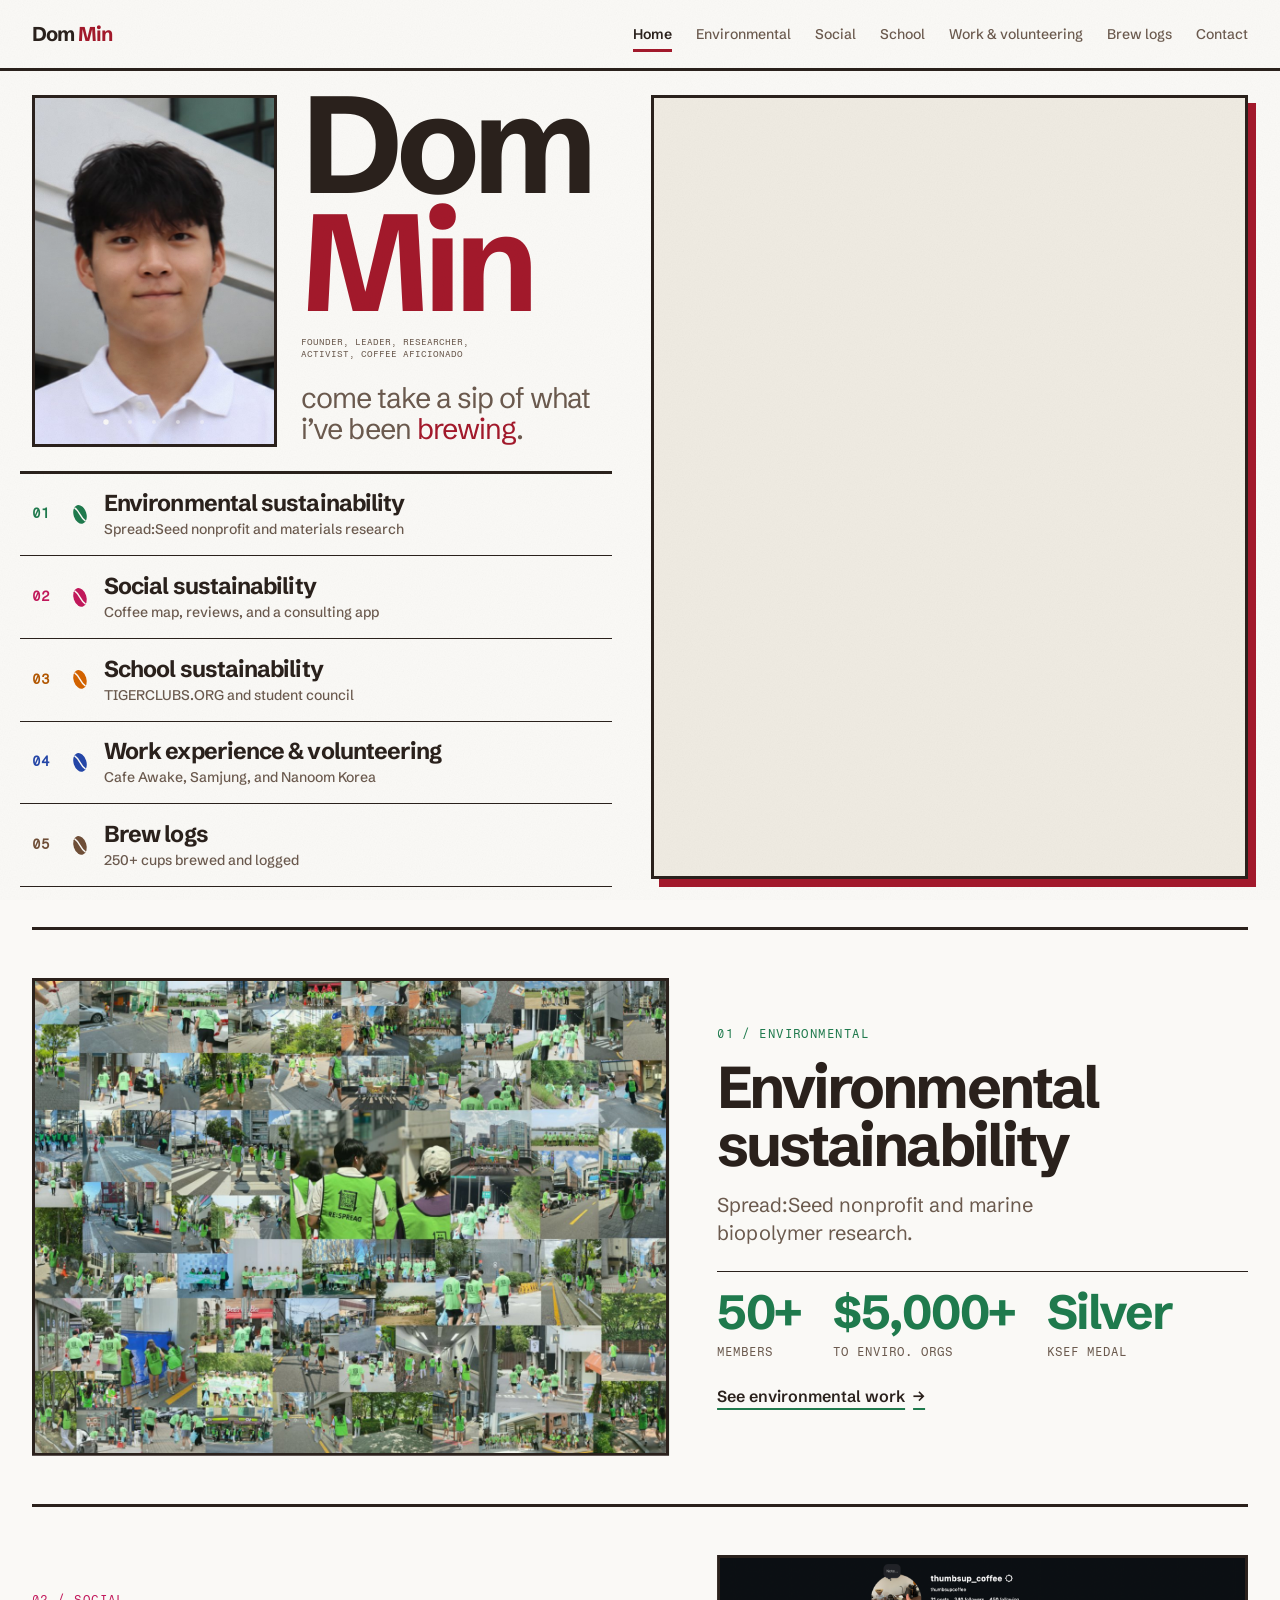
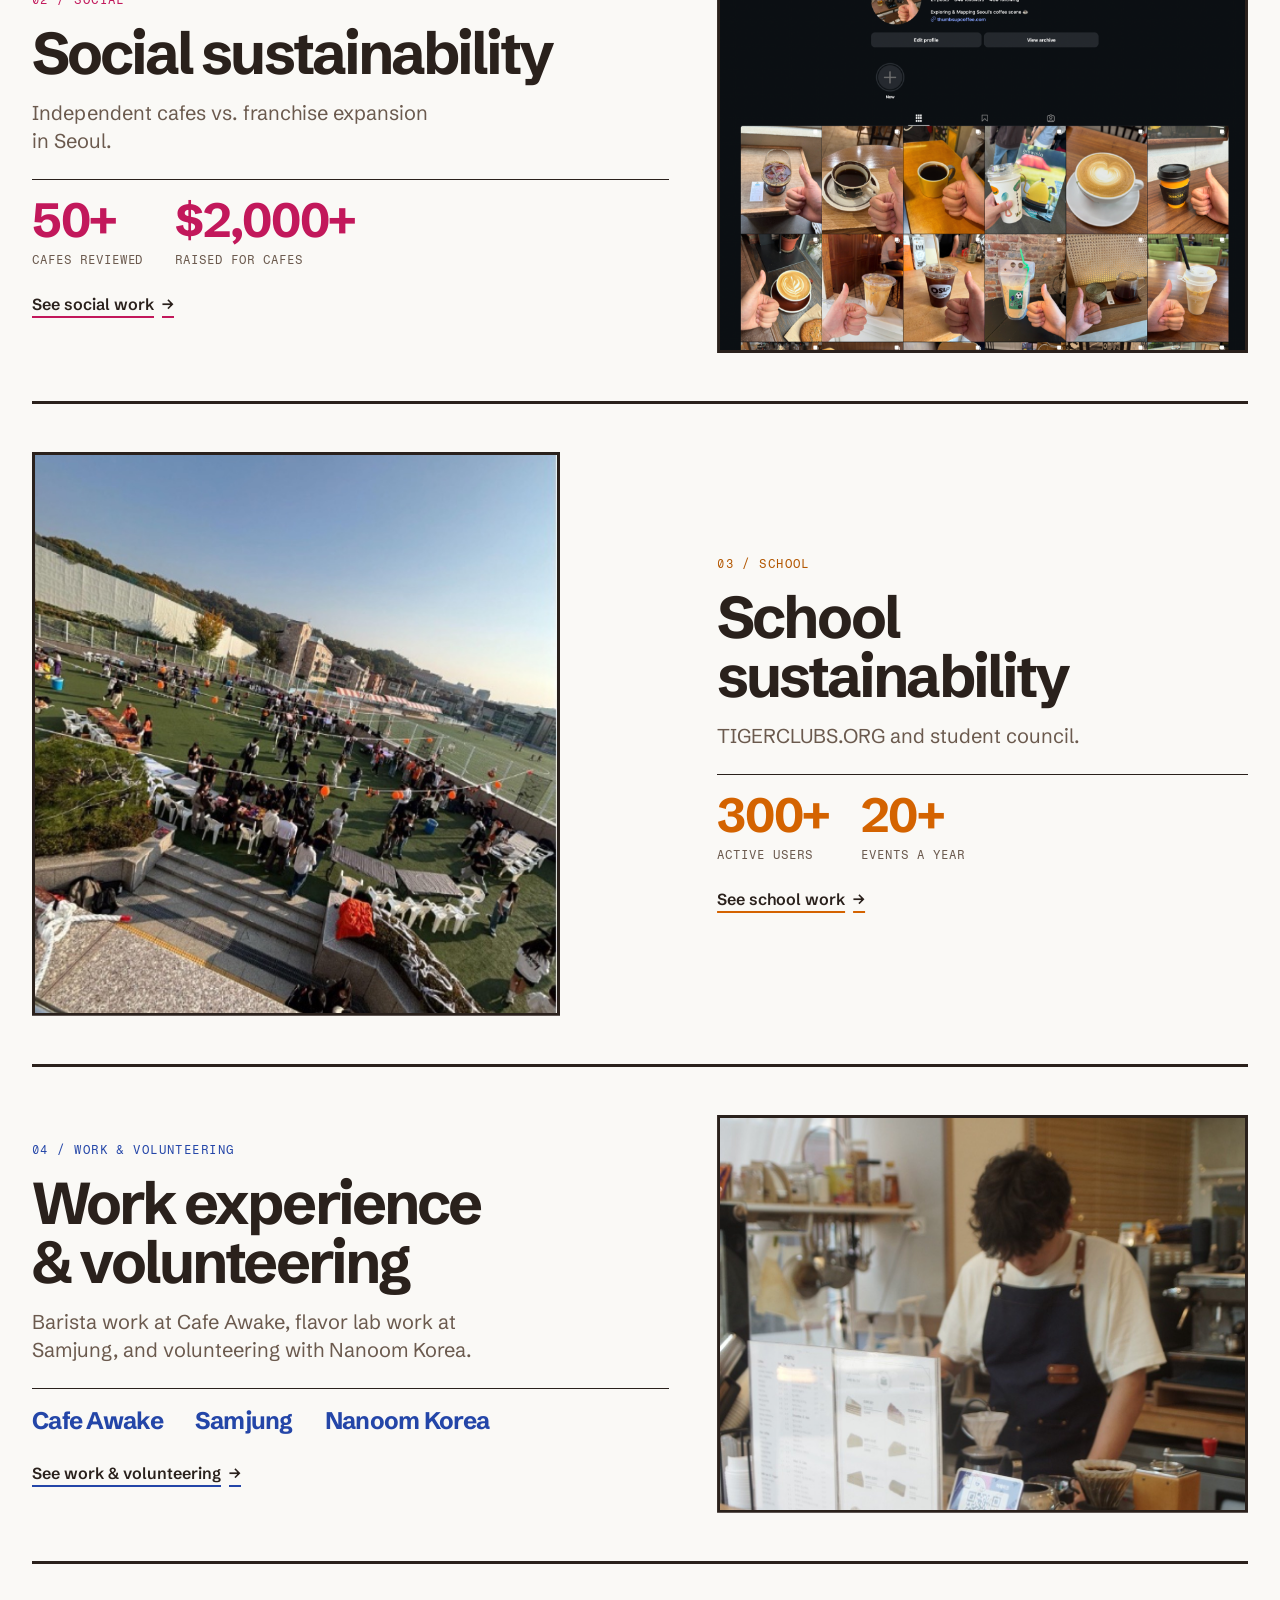
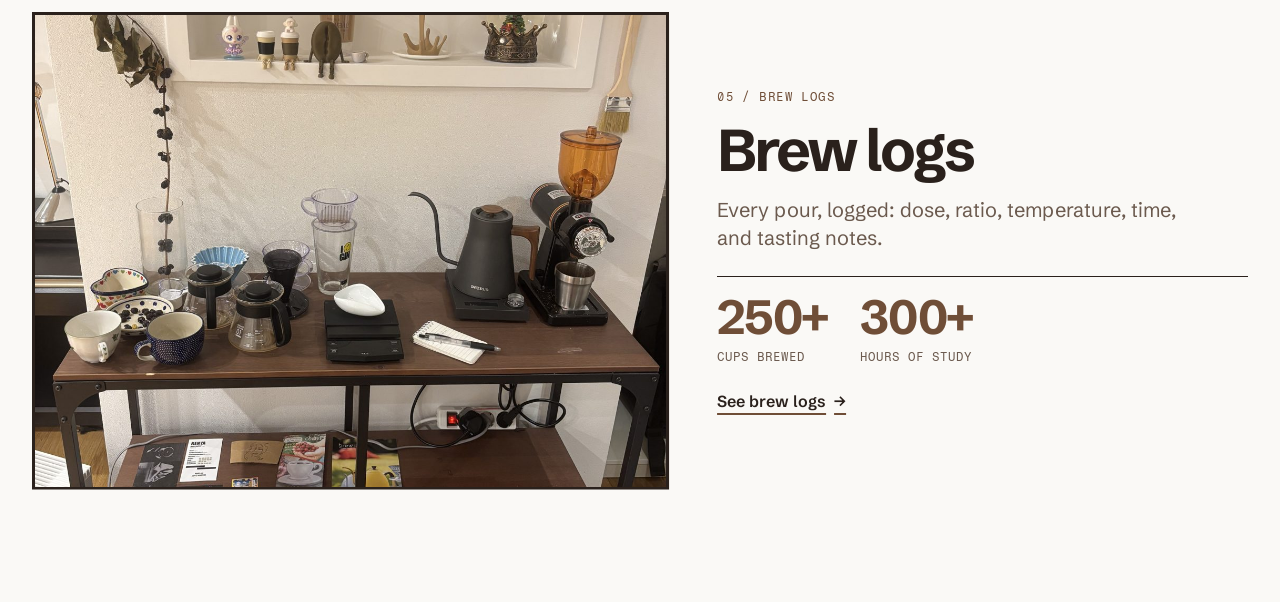
==== commit 82b27bed: "Clean URLs without .html (plus serve.py preview); Spread:Seed photos on Environmental and the home b" ====
--- a/index.html
+++ b/index.html
@@ -15,7 +15,7 @@
 <link rel="preconnect" href="https://fonts.gstatic.com" crossorigin />
 <link href="https://fonts.googleapis.com/css2?family=Schibsted+Grotesk:wght@400;500;600;700&family=Fragment+Mono&display=swap" rel="stylesheet" />
 <script>try{var f=sessionStorage.getItem("flood");if(f){sessionStorage.removeItem("flood");document.documentElement.setAttribute("data-flood","");document.documentElement.style.setProperty("--flood",f);}}catch(e){}</script>
-<link rel="stylesheet" href="styles.css?v=5" />
+<link rel="stylesheet" href="styles.css?v=6" />
 <link rel="icon" href="favicon.svg" />
 <style>
   .home{
@@ -176,12 +176,12 @@
   </a>
   <nav class="nav" aria-label="Sections">
     <a href="/" class="on" aria-current="page">Home</a>
-    <a href="environmental.html">Environmental</a>
-    <a href="social.html">Social</a>
-    <a href="school.html">School</a>
-    <a href="work.html">Work &amp; volunteering</a>
-    <a href="brew-logs.html">Brew logs</a>
-    <a href="contact.html">Contact</a>
+    <a href="/environmental">Environmental</a>
+    <a href="/social">Social</a>
+    <a href="/school">School</a>
+    <a href="/work">Work &amp; volunteering</a>
+    <a href="/brew-logs">Brew logs</a>
+    <a href="/contact">Contact</a>
   </nav>
 </header>
 
@@ -205,27 +205,27 @@
         </div>
       </div>
       <nav class="plist">
-        <a class="env" href="environmental.html">
+        <a class="env" href="/environmental">
           <svg class="mk" viewBox="0 0 20 26" aria-hidden="true"><ellipse class="b" cx="10" cy="13" rx="8" ry="12"/><path class="c" d="M6.4 3.6 C 11 9, 9 17, 13.6 22.4" fill="none" stroke-linecap="round"/></svg>
           <span class="txt"><span class="nm">Environmental sustainability</span><span class="sub">Spread:Seed nonprofit and materials research</span></span>
           <span class="go" aria-hidden="true">→</span>
         </a>
-        <a class="social" href="social.html">
+        <a class="social" href="/social">
           <svg class="mk" viewBox="0 0 20 26" aria-hidden="true"><ellipse class="b" cx="10" cy="13" rx="8" ry="12"/><path class="c" d="M6.4 3.6 C 11 9, 9 17, 13.6 22.4" fill="none" stroke-linecap="round"/></svg>
           <span class="txt"><span class="nm">Social sustainability</span><span class="sub">Coffee map, reviews, and a consulting app</span></span>
           <span class="go" aria-hidden="true">→</span>
         </a>
-        <a class="school" href="school.html">
+        <a class="school" href="/school">
           <svg class="mk" viewBox="0 0 20 26" aria-hidden="true"><ellipse class="b" cx="10" cy="13" rx="8" ry="12"/><path class="c" d="M6.4 3.6 C 11 9, 9 17, 13.6 22.4" fill="none" stroke-linecap="round"/></svg>
           <span class="txt"><span class="nm">School sustainability</span><span class="sub">TIGERCLUBS.ORG and student council</span></span>
           <span class="go" aria-hidden="true">→</span>
         </a>
-        <a class="work" href="work.html">
+        <a class="work" href="/work">
           <svg class="mk" viewBox="0 0 20 26" aria-hidden="true"><ellipse class="b" cx="10" cy="13" rx="8" ry="12"/><path class="c" d="M6.4 3.6 C 11 9, 9 17, 13.6 22.4" fill="none" stroke-linecap="round"/></svg>
           <span class="txt"><span class="nm">Work experience &amp; volunteering</span><span class="sub">Cafe Awake, Samjung, and Nanoom Korea</span></span>
           <span class="go" aria-hidden="true">→</span>
         </a>
-        <a class="brew" href="brew-logs.html">
+        <a class="brew" href="/brew-logs">
           <svg class="mk" viewBox="0 0 20 26" aria-hidden="true"><ellipse class="b" cx="10" cy="13" rx="8" ry="12"/><path class="c" d="M6.4 3.6 C 11 9, 9 17, 13.6 22.4" fill="none" stroke-linecap="round"/></svg>
           <span class="txt"><span class="nm">Brew logs</span><span class="sub">250+ cups brewed and logged</span></span>
           <span class="go" aria-hidden="true">→</span>
@@ -241,7 +241,7 @@
 
   <section class="spreads" aria-label="Sections">
     <article class="spread" data-pillar="env">
-      <figure class="spread-fig ph"><span class="cap">Spread:Seed photo</span></figure>
+      <figure class="spread-fig ph"><img src="images/spreadseed/volunteers.jpg" alt="Spread:Seed volunteers in green vests" loading="lazy"></figure>
       <div class="spread-txt">
         <p class="spread-kick">01 / Environmental</p>
         <h2>Environmental sustainability</h2>
@@ -251,7 +251,7 @@
           <div><span class="n">$5,000+</span><span class="l">to enviro. orgs</span></div>
           <div><span class="n">Silver</span><span class="l">KSEF medal</span></div>
         </div>
-        <a class="spread-go" href="environmental.html">See environmental work <span aria-hidden="true">→</span></a>
+        <a class="spread-go" href="/environmental">See environmental work <span aria-hidden="true">→</span></a>
       </div>
     </article>
     <article class="spread" data-pillar="social">
@@ -264,7 +264,7 @@
           <div><span class="n">50+</span><span class="l">cafes reviewed</span></div>
           <div><span class="n">$2,000+</span><span class="l">raised for cafes</span></div>
         </div>
-        <a class="spread-go" href="social.html">See social work <span aria-hidden="true">→</span></a>
+        <a class="spread-go" href="/social">See social work <span aria-hidden="true">→</span></a>
       </div>
     </article>
     <article class="spread" data-pillar="school">
@@ -277,7 +277,7 @@
           <div><span class="n">300+</span><span class="l">active users</span></div>
           <div><span class="n">20+</span><span class="l">events a year</span></div>
         </div>
-        <a class="spread-go" href="school.html">See school work <span aria-hidden="true">→</span></a>
+        <a class="spread-go" href="/school">See school work <span aria-hidden="true">→</span></a>
       </div>
     </article>
     <article class="spread" data-pillar="work">
@@ -291,7 +291,7 @@
           <li>Samjung</li>
           <li>Nanoom Korea</li>
         </ul>
-        <a class="spread-go" href="work.html">See work &amp; volunteering <span aria-hidden="true">→</span></a>
+        <a class="spread-go" href="/work">See work &amp; volunteering <span aria-hidden="true">→</span></a>
       </div>
     </article>
     <article class="spread" data-pillar="brew">
@@ -304,13 +304,13 @@
           <div><span class="n">250+</span><span class="l">cups brewed</span></div>
           <div><span class="n">300+</span><span class="l">hours of study</span></div>
         </div>
-        <a class="spread-go" href="brew-logs.html">See brew logs <span aria-hidden="true">→</span></a>
+        <a class="spread-go" href="/brew-logs">See brew logs <span aria-hidden="true">→</span></a>
       </div>
     </article>
   </section>
 </main>
 <script src="reveal.js?v=2" defer></script>
-<script src="nav.js?v=2" defer></script>
+<script src="nav.js?v=3" defer></script>
 <script src="cover.js?v=2" defer></script>
 <script src="peek.js?v=2" defer></script>
 </body>
--- a/styles.css
+++ b/styles.css
@@ -100,12 +100,12 @@
   transition:color .3s var(--ease);
 }
 /* each link carries its own pillar accent; home and contact use the brand red */
-.nav a[href="/"],.nav a[href="contact.html"]{--accent:var(--brick);}
-.nav a[href="social.html"]{--accent:var(--social);}
-.nav a[href="environmental.html"]{--accent:var(--env);}
-.nav a[href="school.html"]{--accent:var(--school);--accent-ink:var(--school-ink);}
-.nav a[href="work.html"]{--accent:var(--work);}
-.nav a[href="brew-logs.html"]{--accent:var(--brew);}
+.nav a[href="/"],.nav a[href="/contact"]{--accent:var(--brick);}
+.nav a[href="/social"]{--accent:var(--social);}
+.nav a[href="/environmental"]{--accent:var(--env);}
+.nav a[href="/school"]{--accent:var(--school);--accent-ink:var(--school-ink);}
+.nav a[href="/work"]{--accent:var(--work);}
+.nav a[href="/brew-logs"]{--accent:var(--brew);}
 .nav a:hover,.nav a:focus-visible{color:var(--coffee);}
 .nav a.on{color:var(--coffee);font-weight:600;}
 /* no-JS fallback: a static rule under the current page */
@@ -156,11 +156,11 @@
     opacity:0;transform:translateY(24px);transition:opacity .5s var(--ease),transform .5s var(--ease);}
   .menu-sheet a:first-child{border-top:3px solid var(--coffee);}
   .menu-sheet a .n{font-family:var(--f-mono);font-size:12px;font-weight:600;letter-spacing:.04em;color:var(--accent-ink,var(--accent));width:24px;}
-  .menu-sheet a[href="environmental.html"]{--accent:var(--env);}
-  .menu-sheet a[href="social.html"]{--accent:var(--social);}
-  .menu-sheet a[href="school.html"]{--accent:var(--school);--accent-ink:var(--school-ink);}
-  .menu-sheet a[href="work.html"]{--accent:var(--work);}
-  .menu-sheet a[href="brew-logs.html"]{--accent:var(--brew);}
+  .menu-sheet a[href="/environmental"]{--accent:var(--env);}
+  .menu-sheet a[href="/social"]{--accent:var(--social);}
+  .menu-sheet a[href="/school"]{--accent:var(--school);--accent-ink:var(--school-ink);}
+  .menu-sheet a[href="/work"]{--accent:var(--work);}
+  .menu-sheet a[href="/brew-logs"]{--accent:var(--brew);}
   .menu-sheet a[aria-current="page"]{color:var(--accent);}
   .menu-open .menu-sheet a{opacity:1;transform:none;}
   .menu-open .menu-sheet a:nth-child(2){transition-delay:.04s;}
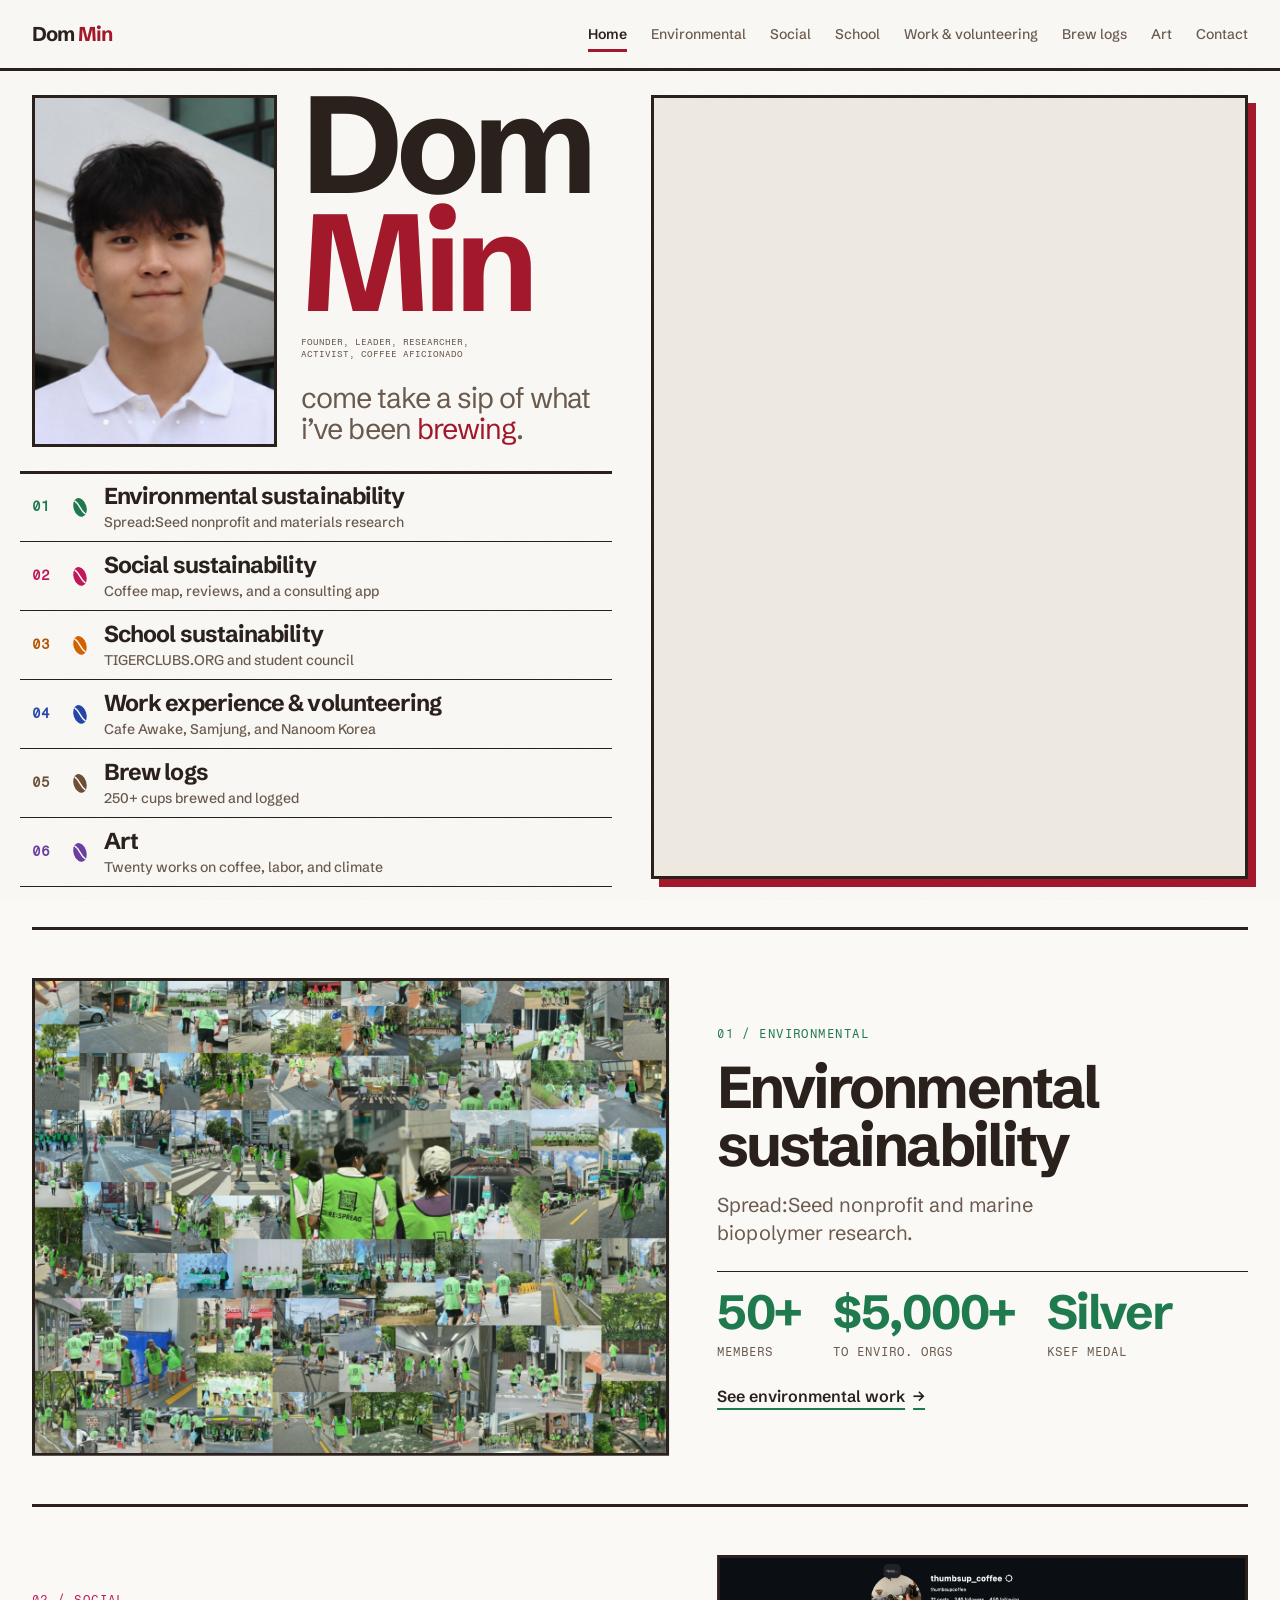
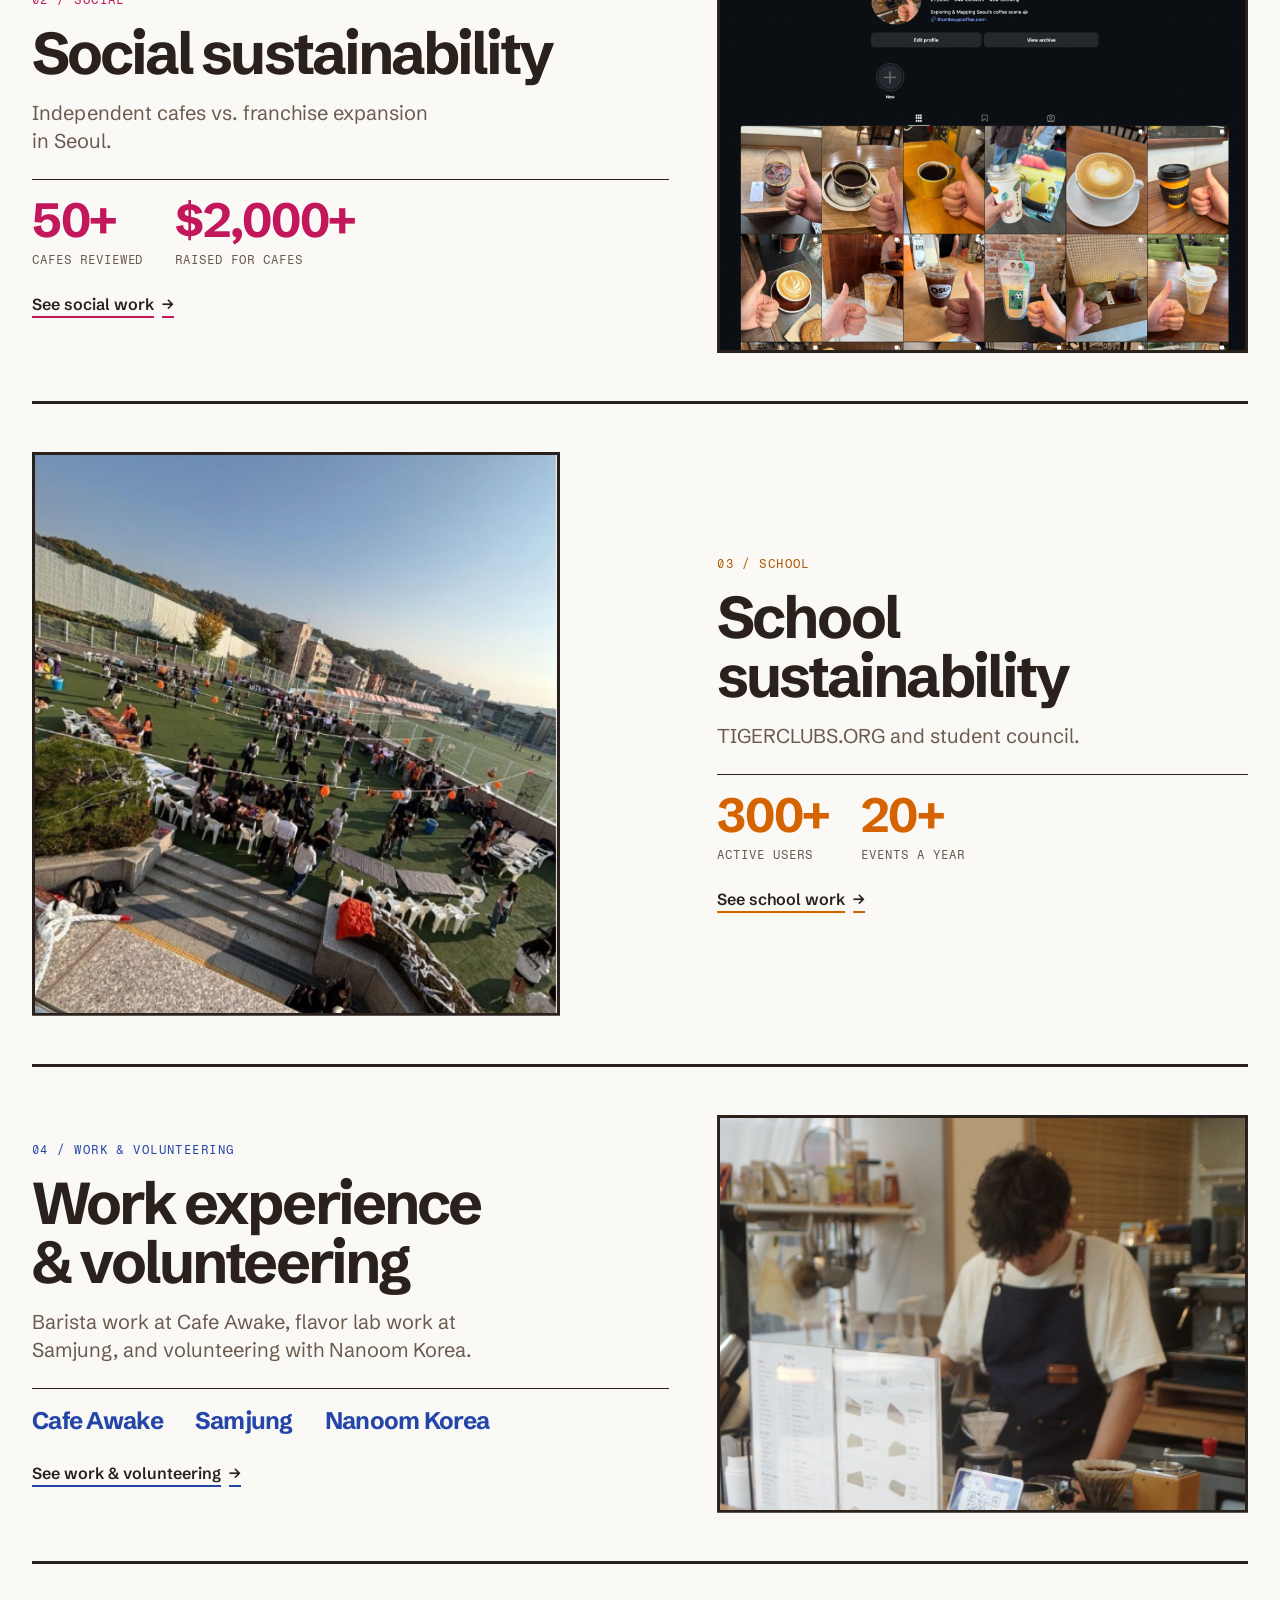
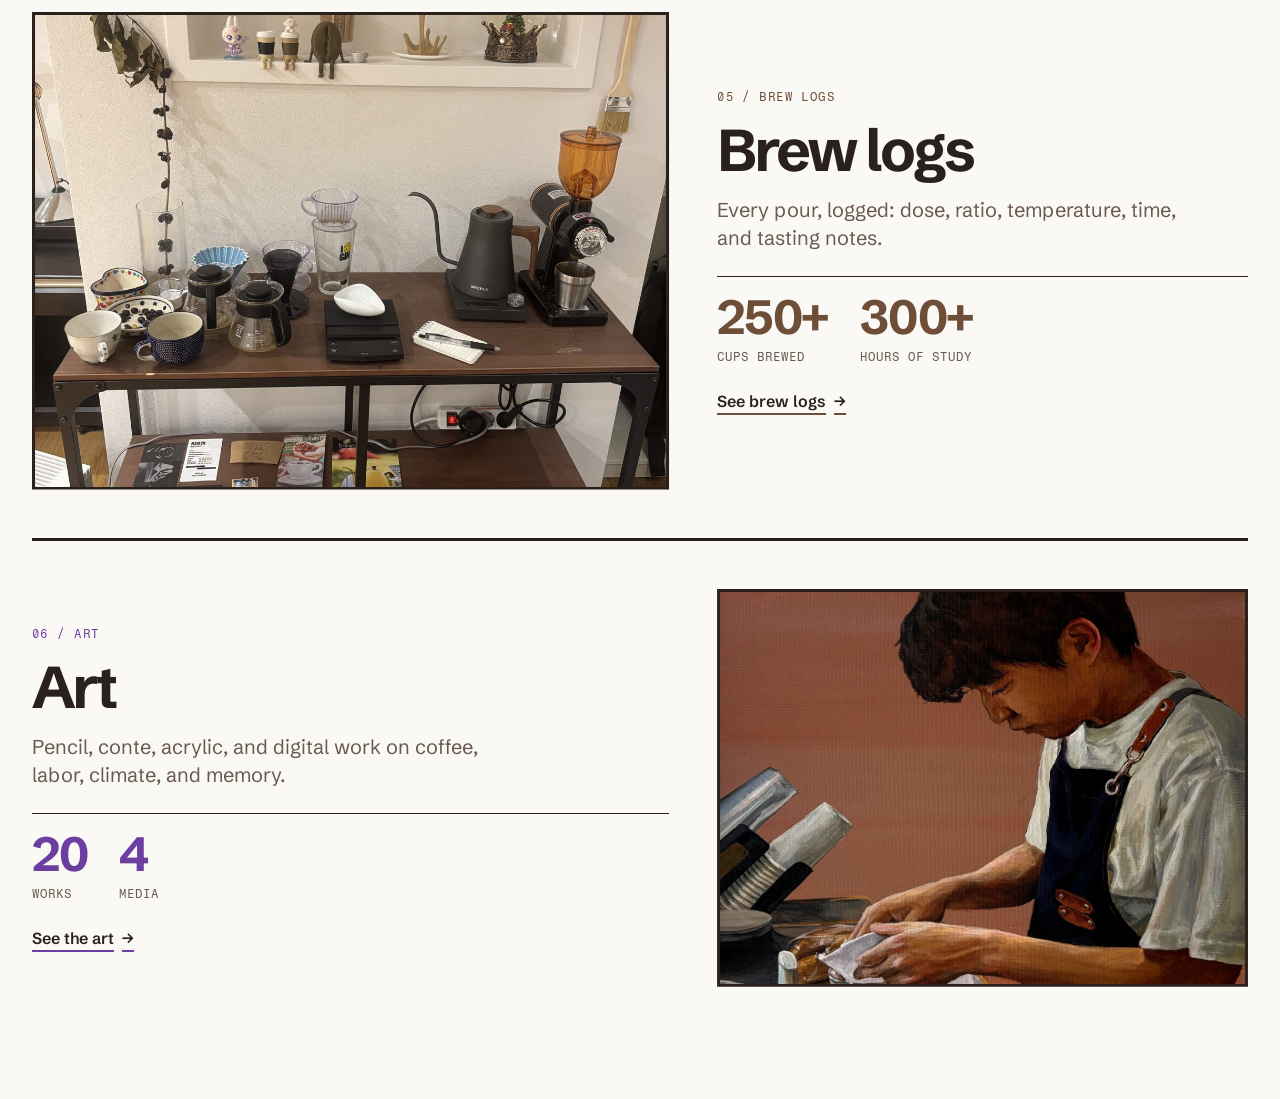
==== commit fe4e8ef4: "Add Art page (20 works as flip cards with statements) with nav, home row, band, and popup; strip pho" ====
--- a/index.html
+++ b/index.html
@@ -15,7 +15,7 @@
 <link rel="preconnect" href="https://fonts.gstatic.com" crossorigin />
 <link href="https://fonts.googleapis.com/css2?family=Schibsted+Grotesk:wght@400;500;600;700&family=Fragment+Mono&display=swap" rel="stylesheet" />
 <script>try{var f=sessionStorage.getItem("flood");if(f){sessionStorage.removeItem("flood");document.documentElement.setAttribute("data-flood","");document.documentElement.style.setProperty("--flood",f);}}catch(e){}</script>
-<link rel="stylesheet" href="styles.css?v=6" />
+<link rel="stylesheet" href="styles.css?v=11" />
 <link rel="icon" href="favicon.svg" />
 <style>
   .home{
@@ -64,6 +64,7 @@
   .plist a.school{--accent:var(--school);--accent-ink:var(--school-ink);}
   .plist a.work{--accent:var(--work);}
   .plist a.brew{--accent:var(--brew);}
+  .plist a.art{--accent:var(--art);}
   .plist a:hover{background:var(--accent);color:var(--cream);}
   .plist a:hover::before{color:var(--cream);}
   .plist .mk{width:16px;height:auto;flex:none;transform:rotate(-18deg);transition:transform .3s var(--ease);}
@@ -83,7 +84,9 @@
   @media (min-width:821px){.plist{flex:1;margin-bottom:-8px;}.plist a{flex:1 1 auto;}}
   /* tall screens: the rows get taller, so the type grows with them */
   @media (min-width:821px) and (min-height:1000px){.plist .nm{font-size:28px;line-height:34px;}.plist .sub{font-size:16px;line-height:24px;}}
-  @media (min-width:821px) and (max-height:820px){.plist{margin-top:16px;}.plist a{padding:4px 12px;}.plist .nm{font-size:20px;line-height:24px;}.plist .sub{font-size:13px;line-height:17px;}}
+  @media (min-width:821px) and (max-height:820px){.plist{margin-top:16px;}.plist a{padding:3px 12px;}.plist .nm{font-size:19px;line-height:22px;}.plist .sub{font-size:12px;line-height:15px;}}
+  /* six rows on a very short screen: titles only (the hover card over the map still carries the detail) */
+  @media (min-width:821px) and (max-height:760px){.plist .sub{display:none;}.plist .nm{font-size:20px;line-height:24px;}}
   .home-map{height:calc(100dvh - 116px);border:3px solid var(--coffee);border-radius:var(--radius);overflow:hidden;background:var(--cream-deep);
     box-shadow:8px 8px 0 var(--map-shadow,var(--brick));transition:box-shadow .6s var(--ease);}
   /* while a pillar row is hovered, the map's shadow turns a darker shade of that pillar (30% espresso ink),
@@ -94,6 +97,7 @@
     .home:has(.plist a.school:hover,.plist a.school:focus-visible){--map-shadow:color-mix(in srgb,var(--school) 70%,var(--coffee));}
     .home:has(.plist a.work:hover,.plist a.work:focus-visible){--map-shadow:color-mix(in srgb,var(--work) 70%,var(--coffee));}
     .home:has(.plist a.brew:hover,.plist a.brew:focus-visible){--map-shadow:color-mix(in srgb,var(--brew) 70%,var(--coffee));}
+    .home:has(.plist a.art:hover,.plist a.art:focus-visible){--map-shadow:color-mix(in srgb,var(--art) 70%,var(--coffee));}
   }
   .home-map iframe{border:0;display:block;}
   /* hover preview: a pillar card wipes up over the map while its row is hovered */
@@ -122,6 +126,7 @@
   .spread[data-pillar="school"]{--accent:var(--school);--accent-ink:var(--school-ink);}
   .spread[data-pillar="work"]{--accent:var(--work);}
   .spread[data-pillar="brew"]{--accent:var(--brew);}
+  .spread[data-pillar="art"]{--accent:var(--art);}
   .spread:nth-child(even) .spread-fig{order:2;}
   .spread-fig{aspect-ratio:4/3;background:color-mix(in srgb,var(--accent) 14%,var(--cream));border-color:color-mix(in srgb,var(--accent) 45%,var(--cream));}
   .spread-fig:has(img){border:3px solid var(--coffee);box-shadow:8px 8px 0 var(--accent);}
@@ -181,6 +186,7 @@
     <a href="/school">School</a>
     <a href="/work">Work &amp; volunteering</a>
     <a href="/brew-logs">Brew logs</a>
+    <a href="/art">Art</a>
     <a href="/contact">Contact</a>
   </nav>
 </header>
@@ -230,6 +236,11 @@
           <span class="txt"><span class="nm">Brew logs</span><span class="sub">250+ cups brewed and logged</span></span>
           <span class="go" aria-hidden="true">→</span>
         </a>
+        <a class="art" href="/art">
+          <svg class="mk" viewBox="0 0 20 26" aria-hidden="true"><ellipse class="b" cx="10" cy="13" rx="8" ry="12"/><path class="c" d="M6.4 3.6 C 11 9, 9 17, 13.6 22.4" fill="none" stroke-linecap="round"/></svg>
+          <span class="txt"><span class="nm">Art</span><span class="sub">Twenty works on coffee, labor, and climate</span></span>
+          <span class="go" aria-hidden="true">→</span>
+        </a>
       </nav>
     </div>
 
@@ -307,11 +318,24 @@
         <a class="spread-go" href="/brew-logs">See brew logs <span aria-hidden="true">→</span></a>
       </div>
     </article>
+    <article class="spread" data-pillar="art">
+      <figure class="spread-fig ph"><img src="images/art/09.jpg" alt="The Cup I Love, an acrylic painting of Dom making coffee" loading="lazy" style="object-position:50% 35%"></figure>
+      <div class="spread-txt">
+        <p class="spread-kick">06 / Art</p>
+        <h2>Art</h2>
+        <p class="spread-line">Pencil, conte, acrylic, and digital work on coffee, labor, climate, and memory.</p>
+        <div class="spread-stats">
+          <div><span class="n">20</span><span class="l">works</span></div>
+          <div><span class="n">4</span><span class="l">media</span></div>
+        </div>
+        <a class="spread-go" href="/art">See the art <span aria-hidden="true">→</span></a>
+      </div>
+    </article>
   </section>
 </main>
 <script src="reveal.js?v=2" defer></script>
 <script src="nav.js?v=3" defer></script>
 <script src="cover.js?v=2" defer></script>
-<script src="peek.js?v=2" defer></script>
+<script src="peek.js?v=3" defer></script>
 </body>
 </html>
--- a/styles.css
+++ b/styles.css
@@ -27,6 +27,7 @@
   --school-ink:#B35700;    /* same hue, darker: small school-colored text (passes 4.5:1) */
   --work:#2446A8;          /* work & volunteering: cobalt, the one cool hue apart from emerald */
   --brew:#6F4E37;          /* brew logs: coffee brown */
+  --art:#6B3FA0;           /* art: violet, between the magenta and cobalt but clear of both */
 
   --f-display:"Schibsted Grotesk",system-ui,sans-serif;
   --f-body:"Schibsted Grotesk",system-ui,sans-serif;
@@ -52,6 +53,7 @@
 body.t-school{--accent:var(--school);--accent-ink:var(--school-ink);}
 body.t-work{--accent:var(--work);}
 body.t-brew{--accent:var(--brew);}
+body.t-art{--accent:var(--art);}
 
 *{box-sizing:border-box;}
 html{-webkit-text-size-adjust:100%;scroll-behavior:smooth;}
@@ -106,6 +108,7 @@
 .nav a[href="/school"]{--accent:var(--school);--accent-ink:var(--school-ink);}
 .nav a[href="/work"]{--accent:var(--work);}
 .nav a[href="/brew-logs"]{--accent:var(--brew);}
+.nav a[href="/art"]{--accent:var(--art);}
 .nav a:hover,.nav a:focus-visible{color:var(--coffee);}
 .nav a.on{color:var(--coffee);font-weight:600;}
 /* no-JS fallback: a static rule under the current page */
@@ -161,6 +164,7 @@
   .menu-sheet a[href="/school"]{--accent:var(--school);--accent-ink:var(--school-ink);}
   .menu-sheet a[href="/work"]{--accent:var(--work);}
   .menu-sheet a[href="/brew-logs"]{--accent:var(--brew);}
+  .menu-sheet a[href="/art"]{--accent:var(--art);}
   .menu-sheet a[aria-current="page"]{color:var(--accent);}
   .menu-open .menu-sheet a{opacity:1;transform:none;}
   .menu-open .menu-sheet a:nth-child(2){transition-delay:.04s;}
@@ -169,6 +173,7 @@
   .menu-open .menu-sheet a:nth-child(5){transition-delay:.16s;}
   .menu-open .menu-sheet a:nth-child(6){transition-delay:.2s;}
   .menu-open .menu-sheet a:nth-child(7){transition-delay:.24s;}
+  .menu-open .menu-sheet a:nth-child(8){transition-delay:.28s;}
   body.menu-open{overflow:hidden;}
 
   /* thumb-sized targets for text links on phones */
@@ -498,6 +503,9 @@
 /* interview still (a 16:9 video frame) gets most of the row; the second photo matches its height */
 .advocacy-txt .gallery.slots{grid-template-columns:minmax(0,1.8fr) minmax(0,1fr);align-items:stretch;}
 .advocacy-txt .gallery.slots > .ph{aspect-ratio:auto;height:100%;}
+.advocacy-txt .gallery.slots:has(> .ph:only-child){grid-template-columns:1fr;}
+/* small mono label over a supporting photo row (the cushion's Wadiz campaign under the DOM Coffee tiles) */
+.section .row-kick{margin:32px 0 12px;font-family:var(--f-mono);font-size:12px;line-height:16px;letter-spacing:.12em;text-transform:uppercase;color:var(--accent);}
 
 .gallery.slots-4{grid-template-columns:repeat(4,minmax(0,1fr));gap:16px;}
 @media (max-width:720px){.gallery.slots-4{grid-template-columns:repeat(2,minmax(0,1fr));}}
@@ -552,3 +560,59 @@
   *{transition:none !important;animation:none !important;}
   .reveal{opacity:1 !important;transform:none !important;filter:none !important;}
 }
+
+/* captioned photo row (TIGERCLUBS screens): a small numbered label sits on each tile; tiles open full size */
+.gallery.rows.captioned .ph{display:block;}
+.gallery.rows .ph .fc{position:absolute;left:0;bottom:0;padding:4px 8px;font-family:var(--f-mono);font-size:12px;line-height:16px;
+  color:var(--cream);background:rgba(42,33,28,.82);}
+.gallery.rows .ph .fc b{font-weight:600;color:var(--accent);margin-right:4px;}
+
+/* art: each work is a card that flips over (art.js). The ↻ badge, the hint line, the hover lift,
+   and the title on hover all say "this is clickable". */
+.art-hint{margin:-8px 0 16px;font-family:var(--f-mono);font-size:12px;line-height:16px;letter-spacing:.08em;text-transform:uppercase;color:var(--accent);}
+.section p.art-hint{font-size:12px;line-height:16px;color:var(--accent);}
+.art-card{cursor:pointer;}
+.art-flip{all:unset;position:absolute;inset:0;cursor:pointer;display:block;}
+.art-flip:focus-visible{outline:3px solid var(--accent);outline-offset:2px;}
+.art-card .fc{opacity:0;transform:translateY(4px);transition:opacity .3s var(--ease),transform .3s var(--ease);}
+.art-card:hover .fc,.art-flip:focus-visible .fc{opacity:1;transform:none;}
+.flip-badge{position:absolute;top:8px;right:8px;width:28px;height:28px;display:grid;place-items:center;
+  font-size:16px;line-height:1;font-weight:700;color:var(--cream);background:var(--accent);
+  transition:transform .45s var(--ease);}
+.art-card:hover .flip-badge,.art-flip:focus-visible .flip-badge{transform:rotate(180deg);}
+/* phones: an even two-column grid; titles live on the card's back, the ↻ badge marks each tile as tappable */
+@media (max-width:640px){
+  .gallery.rows.art-gallery .row{display:grid;grid-template-columns:1fr 1fr;gap:12px;align-items:start;}
+  .gallery.rows.art-gallery .row .ph{flex:none;width:100%;height:auto;aspect-ratio:var(--r);}
+  .art-card .fc{display:none;}
+}
+.art-card.is-out{visibility:hidden;}
+/* statement text stays in the page for screen readers; the flip card shows it */
+.art-info{position:absolute;width:1px;height:1px;overflow:hidden;clip-path:inset(50%);white-space:nowrap;}
+
+.flip-layer{position:fixed;inset:0;z-index:calc(var(--z-header) + 10);perspective:1800px;}
+.flip-backdrop{position:absolute;inset:0;background:rgba(42,33,28,.55);opacity:0;transition:opacity .45s var(--ease);}
+.flip-layer.in .flip-backdrop{opacity:1;}
+.flip-card{position:fixed;outline:none;}
+.flip-inner{position:absolute;inset:0;transform-style:preserve-3d;transform:rotateY(180deg);}
+.flip-face{position:absolute;inset:0;backface-visibility:hidden;-webkit-backface-visibility:hidden;border:3px solid var(--coffee);overflow:hidden;}
+.flip-front{background:var(--coffee);}
+.flip-front img{width:100%;height:100%;object-fit:cover;display:block;}
+.flip-back{transform:rotateY(180deg);background:var(--cream);box-shadow:8px 8px 0 var(--accent);
+  display:grid;grid-template-columns:minmax(0,.8fr) minmax(0,1.2fr);grid-template-rows:minmax(0,1fr) auto;gap:0 32px;padding:28px;cursor:pointer;}
+.flip-mini{grid-row:1 / 3;display:flex;align-items:center;justify-content:center;background:var(--cream-deep);padding:16px;min-height:0;}
+.flip-mini img{max-width:100%;max-height:100%;object-fit:contain;border:2px solid var(--coffee);display:block;}
+.flip-text{overflow-y:auto;overscroll-behavior:contain;cursor:auto;padding-right:4px;min-height:0;}
+.flip-kick{margin:0 0 8px;font-family:var(--f-mono);font-size:12px;line-height:16px;letter-spacing:.12em;color:var(--accent);}
+.flip-text h3{margin:0 0 6px;font-size:clamp(26px,2.6vw,36px);line-height:1.05;letter-spacing:-.04em;}
+.flip-text .meta{margin:0 0 16px;font-family:var(--f-mono);font-size:12px;line-height:16px;letter-spacing:.06em;text-transform:uppercase;color:var(--coffee-mid);}
+.flip-text p:not(.meta):not(.flip-kick){margin:0;font-size:16px;line-height:26px;color:var(--ink-body);}
+.flip-close{justify-self:start;margin-top:16px;padding:0;border:0;background:none;cursor:pointer;font:600 14px/20px var(--f-body);color:var(--coffee);
+  text-decoration:underline;text-decoration-thickness:2px;text-decoration-color:var(--accent);text-underline-offset:6px;}
+.flip-close:hover{color:var(--accent);}
+.flip-close:focus-visible{outline:3px solid var(--accent);outline-offset:4px;}
+body.flip-open{overflow:hidden;}
+@media (max-width:720px){
+  .flip-back{grid-template-columns:1fr;grid-template-rows:auto minmax(0,1fr) auto;padding:16px;gap:12px;}
+  .flip-mini{grid-row:auto;height:140px;padding:8px;}
+}
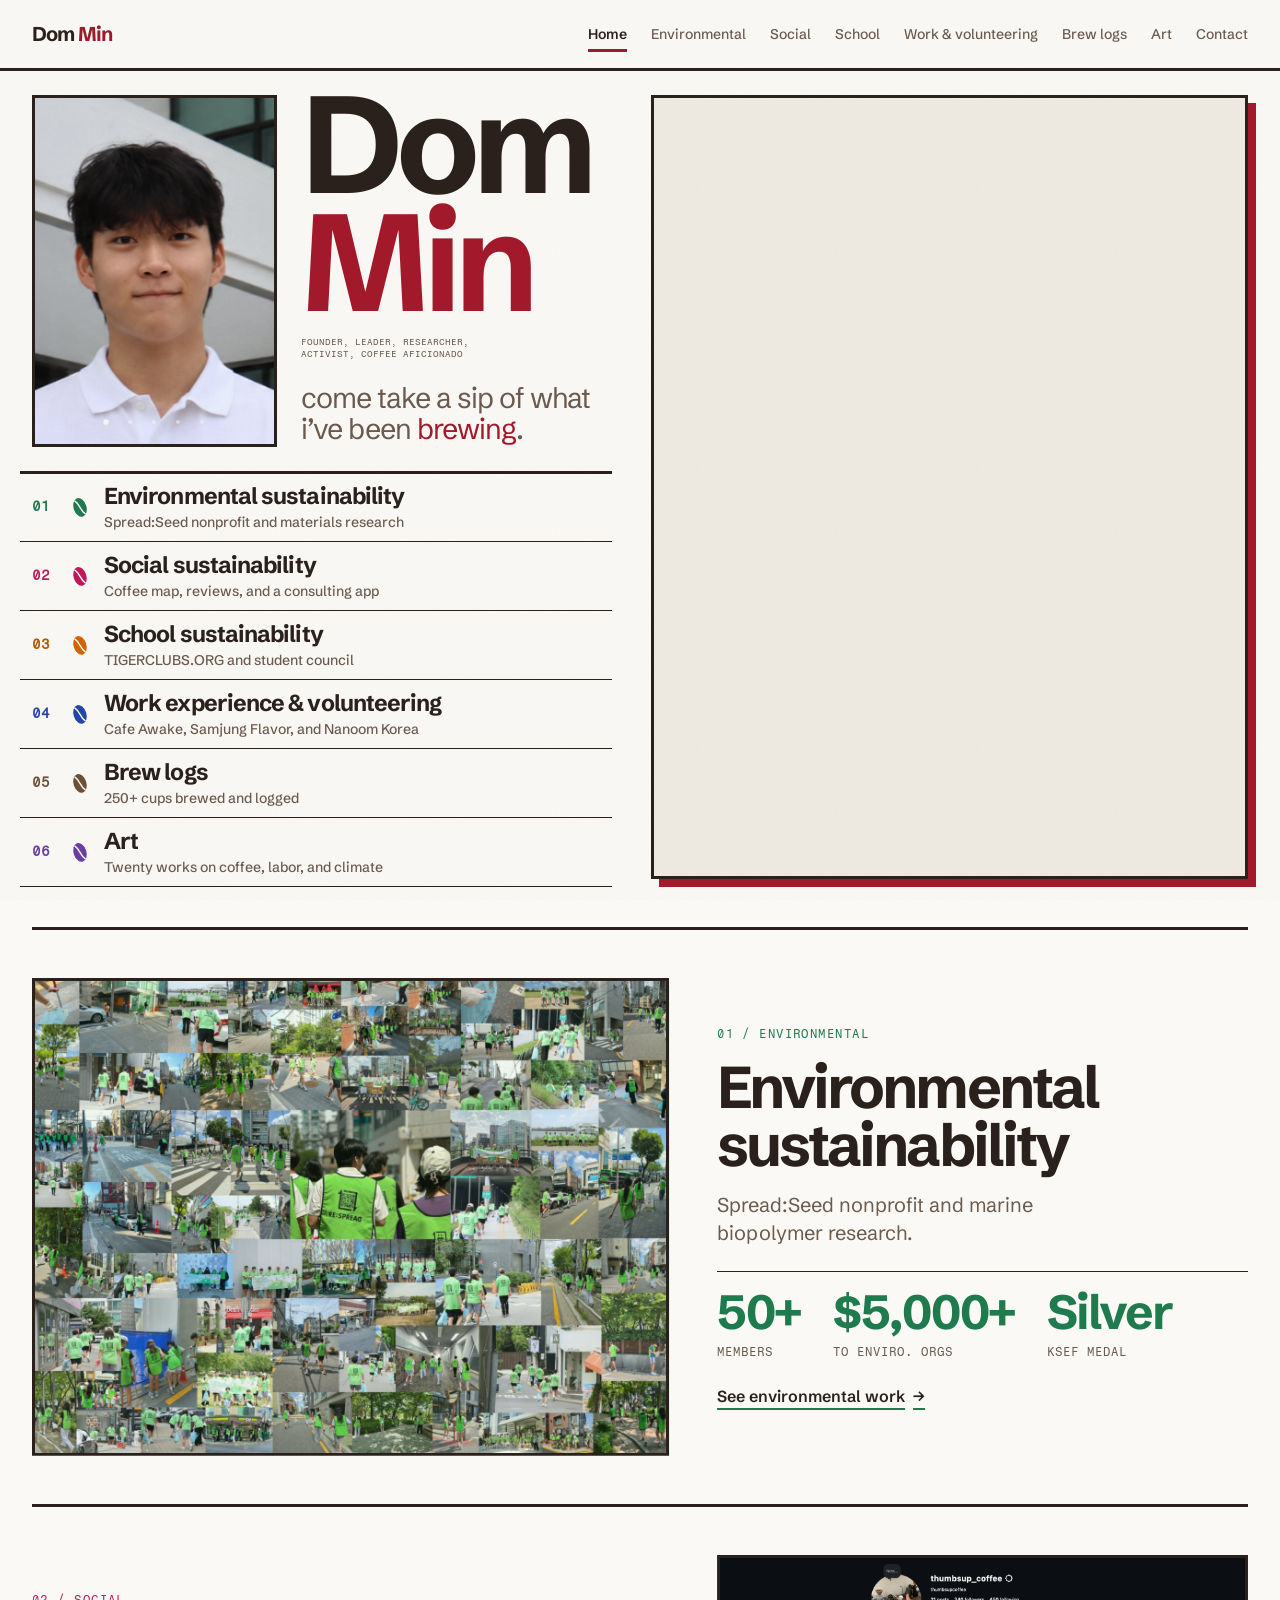
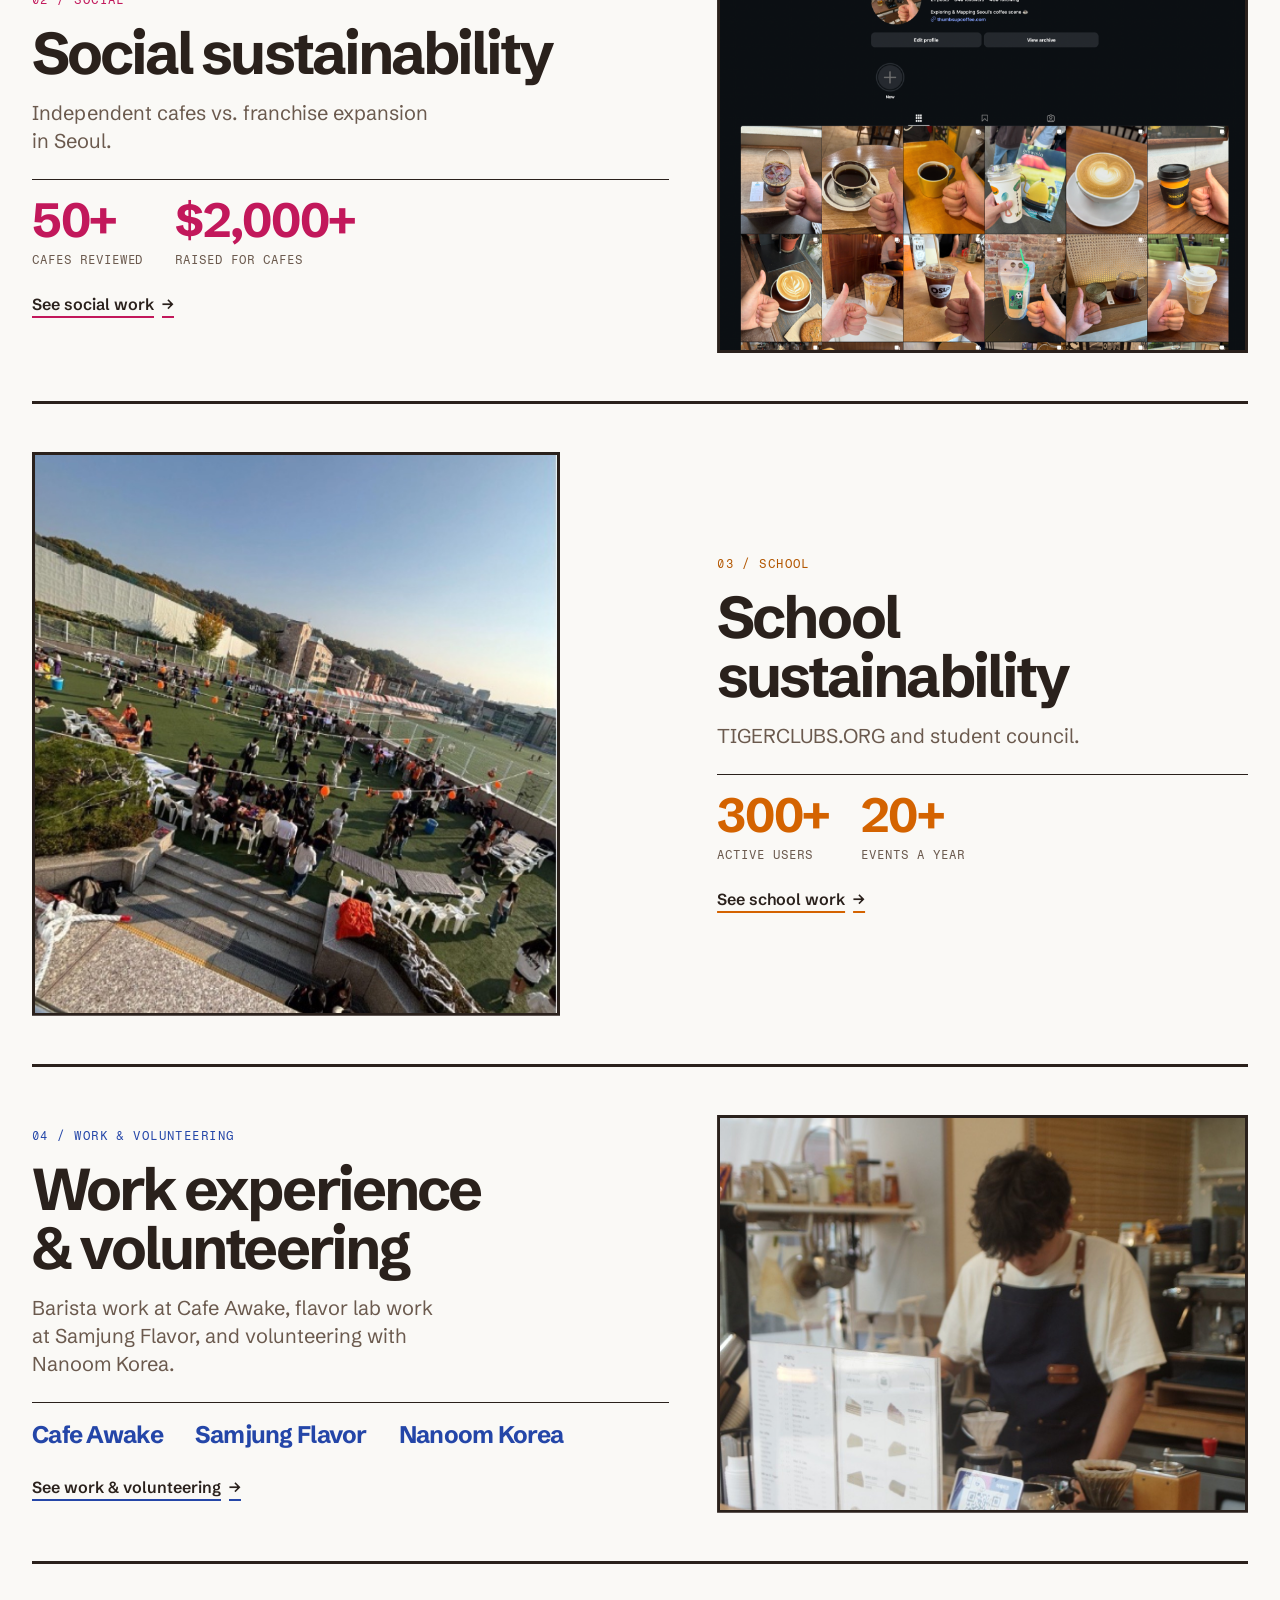
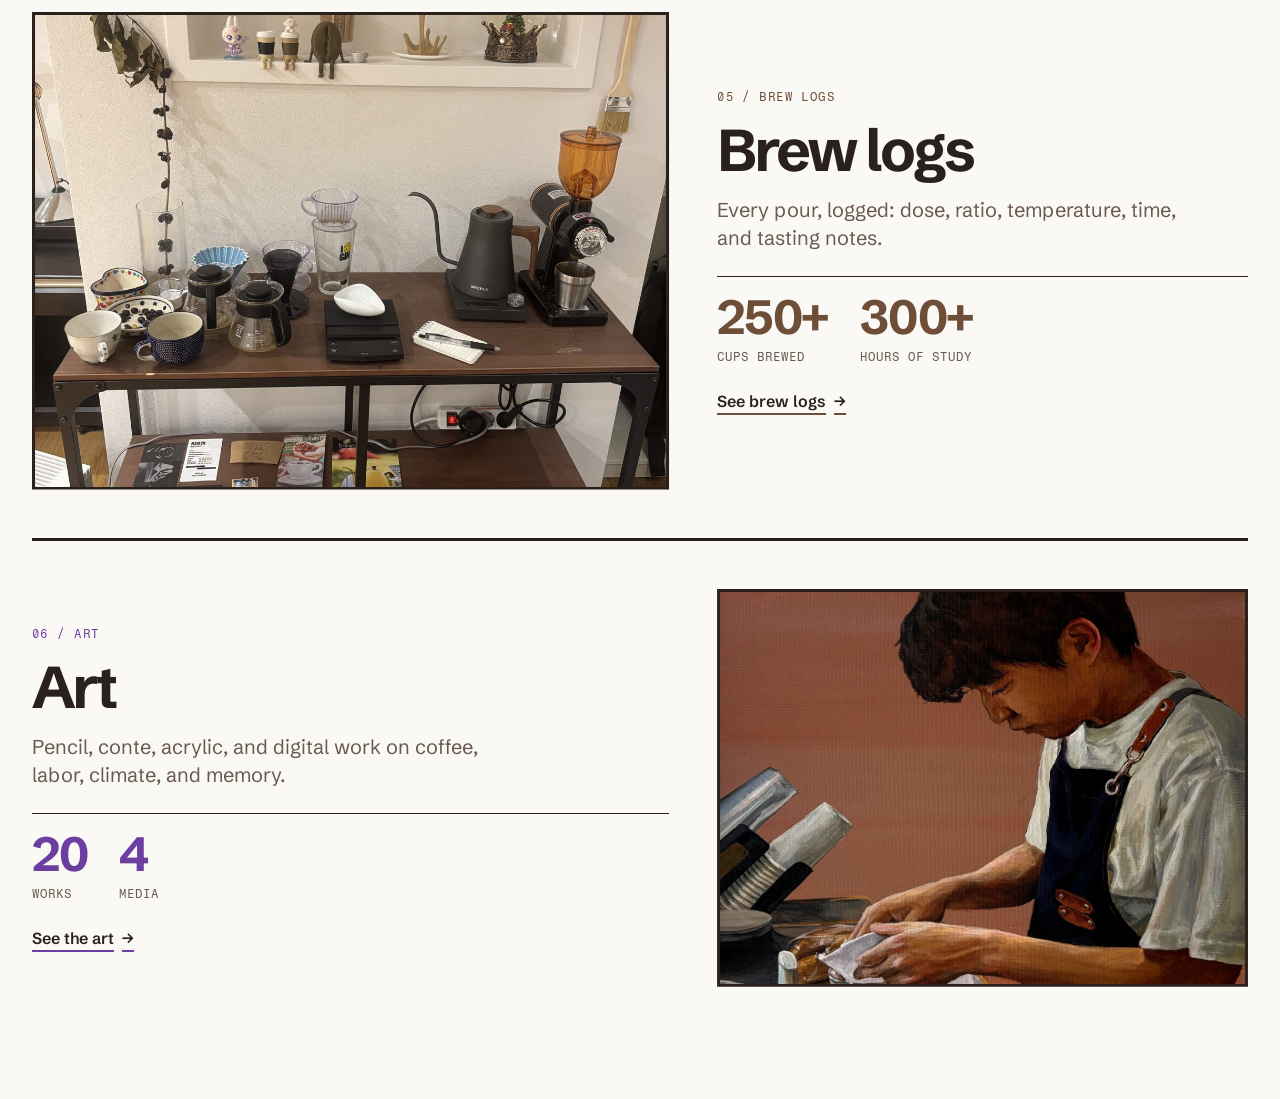
==== commit 614d91eb: "Samjung → Samjung Flavor" ====
--- a/index.html
+++ b/index.html
@@ -228,7 +228,7 @@
         </a>
         <a class="work" href="/work">
           <svg class="mk" viewBox="0 0 20 26" aria-hidden="true"><ellipse class="b" cx="10" cy="13" rx="8" ry="12"/><path class="c" d="M6.4 3.6 C 11 9, 9 17, 13.6 22.4" fill="none" stroke-linecap="round"/></svg>
-          <span class="txt"><span class="nm">Work experience &amp; volunteering</span><span class="sub">Cafe Awake, Samjung, and Nanoom Korea</span></span>
+          <span class="txt"><span class="nm">Work experience &amp; volunteering</span><span class="sub">Cafe Awake, Samjung Flavor, and Nanoom Korea</span></span>
           <span class="go" aria-hidden="true">→</span>
         </a>
         <a class="brew" href="/brew-logs">
@@ -296,10 +296,10 @@
       <div class="spread-txt">
         <p class="spread-kick">04 / Work &amp; volunteering</p>
         <h2>Work experience &amp; volunteering</h2>
-        <p class="spread-line">Barista work at Cafe Awake, flavor lab work at Samjung, and volunteering with Nanoom Korea.</p>
+        <p class="spread-line">Barista work at Cafe Awake, flavor lab work at Samjung Flavor, and volunteering with Nanoom Korea.</p>
         <ul class="spread-list">
           <li>Cafe Awake</li>
-          <li>Samjung</li>
+          <li>Samjung Flavor</li>
           <li>Nanoom Korea</li>
         </ul>
         <a class="spread-go" href="/work">See work &amp; volunteering <span aria-hidden="true">→</span></a>
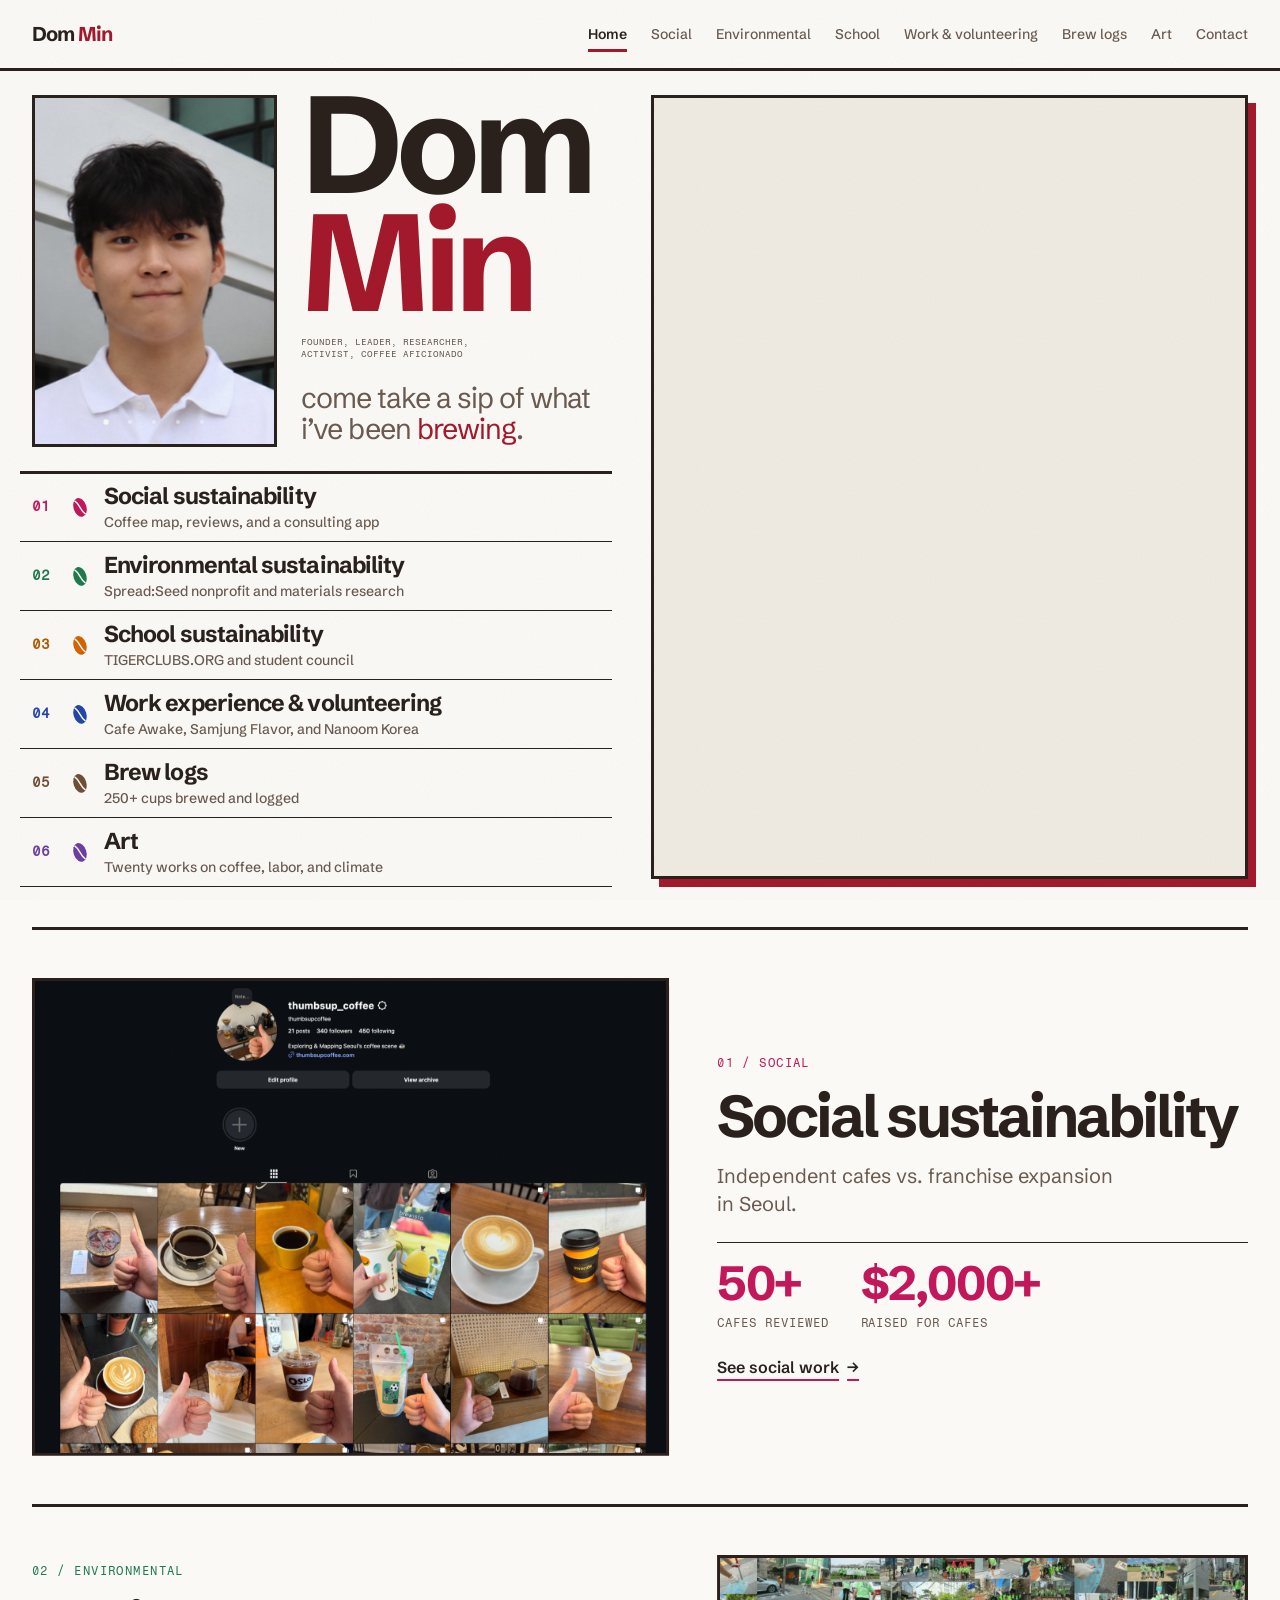
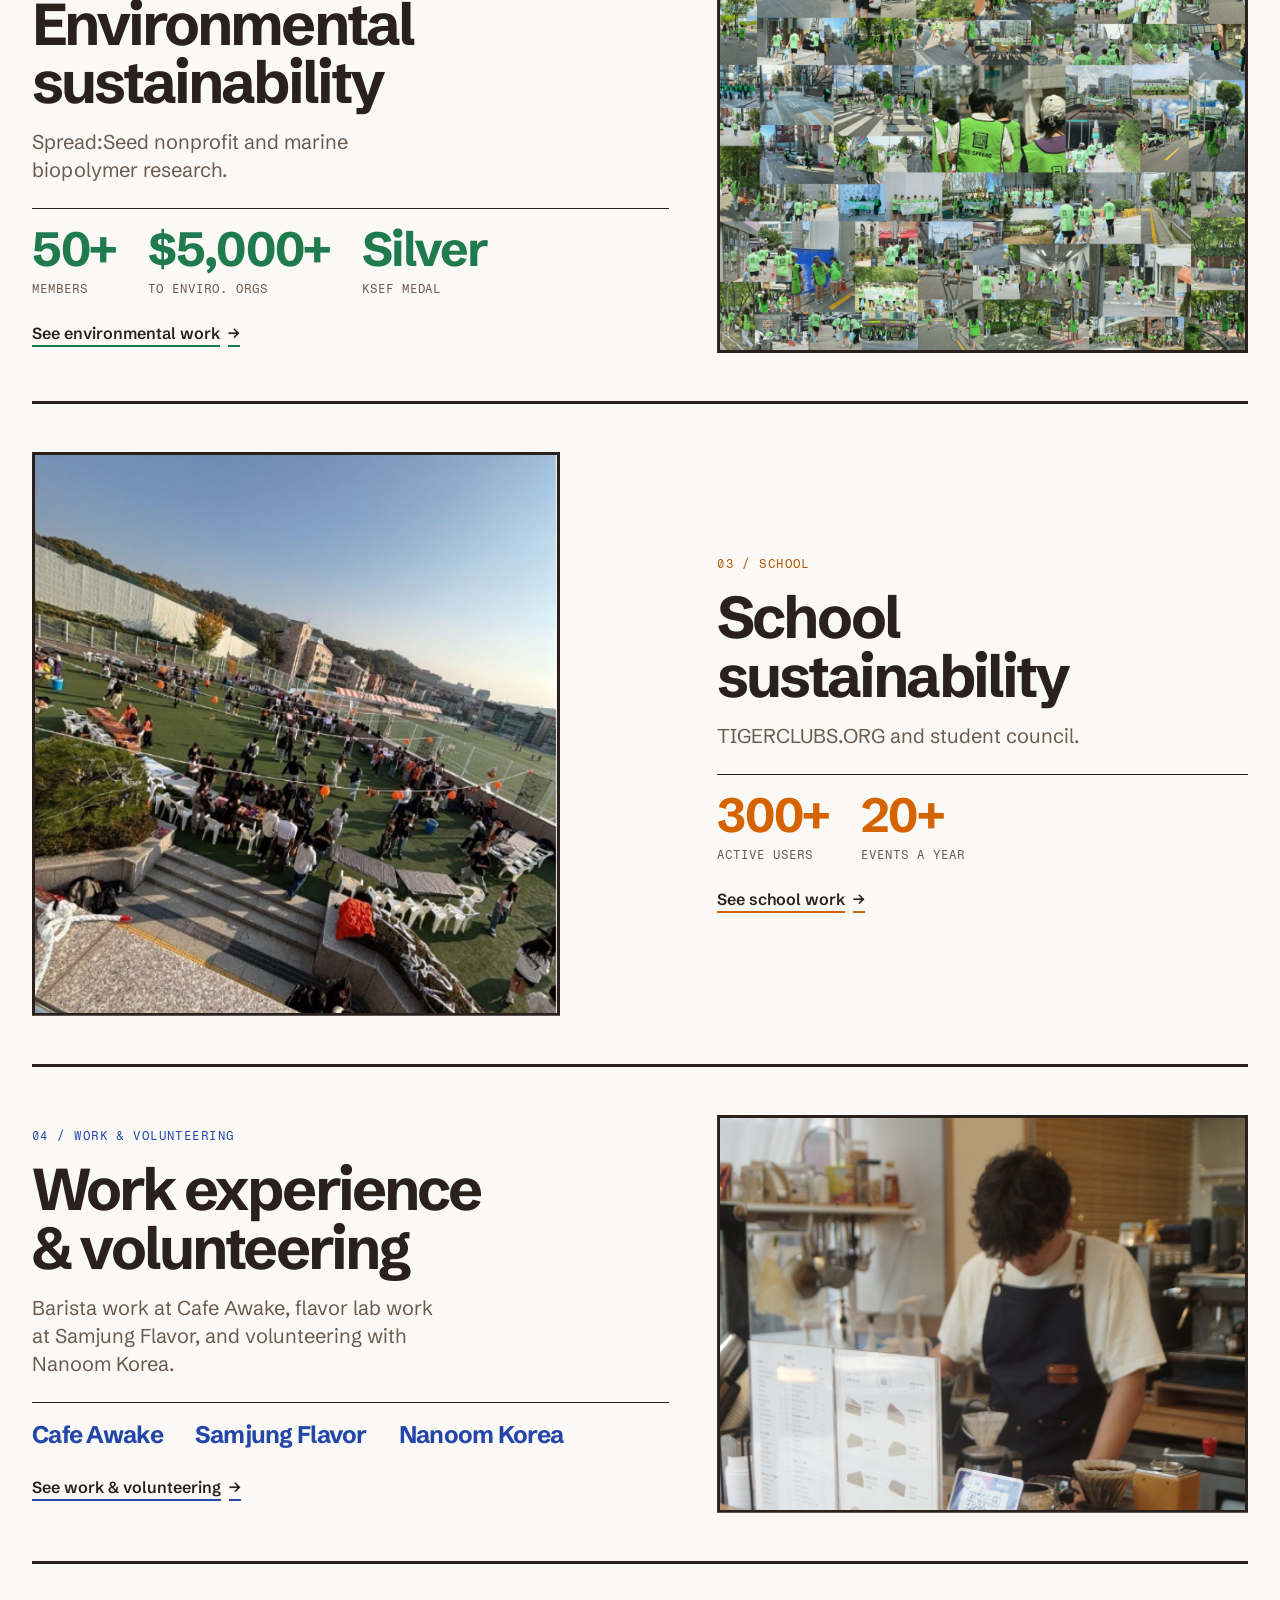
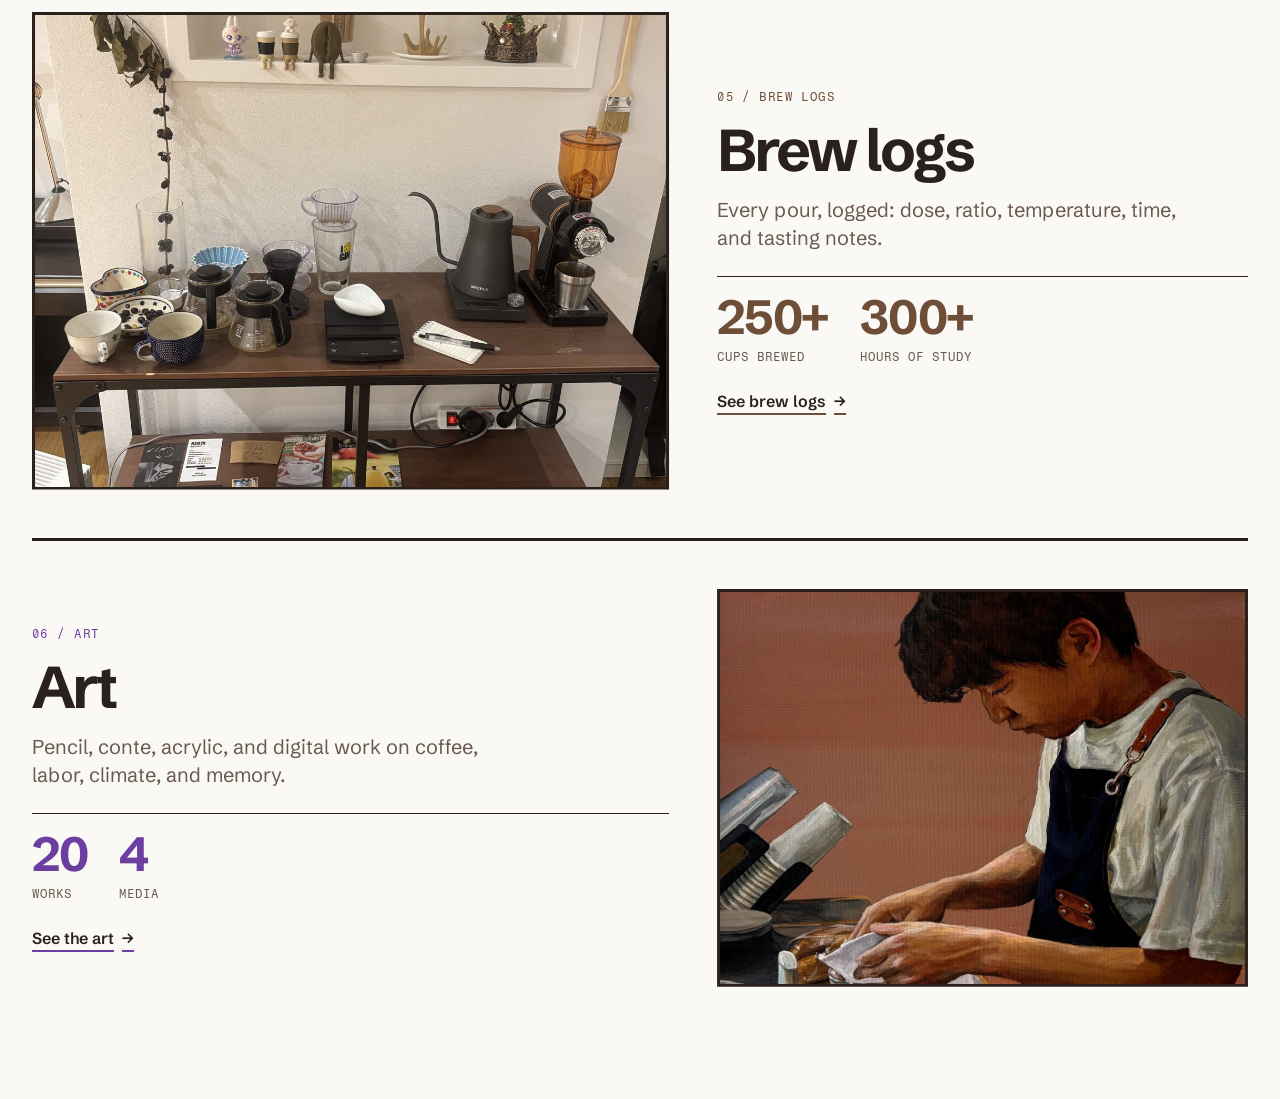
==== commit d46e0c56: "Social before Environmental everywhere; contact emails copy with icon and tooltip; updated CV" ====
--- a/index.html
+++ b/index.html
@@ -15,7 +15,7 @@
 <link rel="preconnect" href="https://fonts.gstatic.com" crossorigin />
 <link href="https://fonts.googleapis.com/css2?family=Schibsted+Grotesk:wght@400;500;600;700&family=Fragment+Mono&display=swap" rel="stylesheet" />
 <script>try{var f=sessionStorage.getItem("flood");if(f){sessionStorage.removeItem("flood");document.documentElement.setAttribute("data-flood","");document.documentElement.style.setProperty("--flood",f);}}catch(e){}</script>
-<link rel="stylesheet" href="styles.css?v=11" />
+<link rel="stylesheet" href="styles.css?v=16" />
 <link rel="icon" href="favicon.svg" />
 <style>
   .home{
@@ -181,8 +181,8 @@
   </a>
   <nav class="nav" aria-label="Sections">
     <a href="/" class="on" aria-current="page">Home</a>
+    <a href="/social">Social</a>
     <a href="/environmental">Environmental</a>
-    <a href="/social">Social</a>
     <a href="/school">School</a>
     <a href="/work">Work &amp; volunteering</a>
     <a href="/brew-logs">Brew logs</a>
@@ -211,14 +211,14 @@
         </div>
       </div>
       <nav class="plist">
+        <a class="social" href="/social">
+          <svg class="mk" viewBox="0 0 20 26" aria-hidden="true"><ellipse class="b" cx="10" cy="13" rx="8" ry="12"/><path class="c" d="M6.4 3.6 C 11 9, 9 17, 13.6 22.4" fill="none" stroke-linecap="round"/></svg>
+          <span class="txt"><span class="nm">Social sustainability</span><span class="sub">Coffee map, reviews, and a consulting app</span></span>
+          <span class="go" aria-hidden="true">→</span>
+        </a>
         <a class="env" href="/environmental">
           <svg class="mk" viewBox="0 0 20 26" aria-hidden="true"><ellipse class="b" cx="10" cy="13" rx="8" ry="12"/><path class="c" d="M6.4 3.6 C 11 9, 9 17, 13.6 22.4" fill="none" stroke-linecap="round"/></svg>
           <span class="txt"><span class="nm">Environmental sustainability</span><span class="sub">Spread:Seed nonprofit and materials research</span></span>
-          <span class="go" aria-hidden="true">→</span>
-        </a>
-        <a class="social" href="/social">
-          <svg class="mk" viewBox="0 0 20 26" aria-hidden="true"><ellipse class="b" cx="10" cy="13" rx="8" ry="12"/><path class="c" d="M6.4 3.6 C 11 9, 9 17, 13.6 22.4" fill="none" stroke-linecap="round"/></svg>
-          <span class="txt"><span class="nm">Social sustainability</span><span class="sub">Coffee map, reviews, and a consulting app</span></span>
           <span class="go" aria-hidden="true">→</span>
         </a>
         <a class="school" href="/school">
@@ -251,10 +251,23 @@
   </div>
 
   <section class="spreads" aria-label="Sections">
+    <article class="spread" data-pillar="social">
+      <figure class="spread-fig ph"><img src="images/instagram/01.png" alt="Cafe reviews on Instagram" loading="lazy"></figure>
+      <div class="spread-txt">
+        <p class="spread-kick">01 / Social</p>
+        <h2>Social sustainability</h2>
+        <p class="spread-line">Independent cafes vs. franchise expansion in Seoul.</p>
+        <div class="spread-stats">
+          <div><span class="n">50+</span><span class="l">cafes reviewed</span></div>
+          <div><span class="n">$2,000+</span><span class="l">raised for cafes</span></div>
+        </div>
+        <a class="spread-go" href="/social">See social work <span aria-hidden="true">→</span></a>
+      </div>
+    </article>
     <article class="spread" data-pillar="env">
       <figure class="spread-fig ph"><img src="images/spreadseed/volunteers.jpg" alt="Spread:Seed volunteers in green vests" loading="lazy"></figure>
       <div class="spread-txt">
-        <p class="spread-kick">01 / Environmental</p>
+        <p class="spread-kick">02 / Environmental</p>
         <h2>Environmental sustainability</h2>
         <p class="spread-line">Spread:Seed nonprofit and marine biopolymer research.</p>
         <div class="spread-stats">
@@ -263,19 +276,6 @@
           <div><span class="n">Silver</span><span class="l">KSEF medal</span></div>
         </div>
         <a class="spread-go" href="/environmental">See environmental work <span aria-hidden="true">→</span></a>
-      </div>
-    </article>
-    <article class="spread" data-pillar="social">
-      <figure class="spread-fig ph"><img src="images/instagram/01.png" alt="Cafe reviews on Instagram" loading="lazy"></figure>
-      <div class="spread-txt">
-        <p class="spread-kick">02 / Social</p>
-        <h2>Social sustainability</h2>
-        <p class="spread-line">Independent cafes vs. franchise expansion in Seoul.</p>
-        <div class="spread-stats">
-          <div><span class="n">50+</span><span class="l">cafes reviewed</span></div>
-          <div><span class="n">$2,000+</span><span class="l">raised for cafes</span></div>
-        </div>
-        <a class="spread-go" href="/social">See social work <span aria-hidden="true">→</span></a>
       </div>
     </article>
     <article class="spread" data-pillar="school">
--- a/styles.css
+++ b/styles.css
@@ -545,6 +545,27 @@
 .contacts .k{flex:none;width:96px;font-family:var(--f-mono);font-size:12px;line-height:16px;text-transform:uppercase;letter-spacing:.08em;color:var(--coffee-mid);font-weight:500;}
 .contacts a{font-size:20px;line-height:28px;font-weight:600;letter-spacing:-.02em;color:var(--accent);text-decoration:underline;text-decoration-thickness:1px;text-underline-offset:3px;}
 .contacts a:hover{text-decoration-thickness:2px;}
+/* email rows copy to the clipboard: the address and a copy icon are one button that highlights as a unit;
+   on click the icon becomes a check and a "Copied!" tip pops up above it */
+.contacts .copy{position:relative;display:inline-flex;align-items:center;gap:8px;margin:0 -8px;padding:2px 8px;border:0;background:none;cursor:pointer;
+  text-align:left;min-height:32px;color:var(--accent);transition:background .2s var(--ease);}
+.contacts .copy:hover,.contacts .copy:focus-visible{background:color-mix(in srgb,var(--accent) 9%,transparent);}
+.contacts .copy-addr{font:600 20px/28px var(--f-body);letter-spacing:-.02em;text-decoration:underline;text-decoration-thickness:1px;text-underline-offset:3px;}
+.contacts .copy:hover .copy-addr{text-decoration-thickness:2px;}
+.copy-ico{position:relative;flex:none;width:18px;height:18px;color:var(--coffee-mid);transition:color .2s var(--ease);}
+.contacts .copy:hover .copy-ico,.contacts .copy:focus-visible .copy-ico,.contacts .copy.copied .copy-ico{color:var(--accent);}
+.copy-ico svg{position:absolute;inset:0;width:18px;height:18px;transition:opacity .2s var(--ease),transform .25s var(--ease);}
+.copy-ico .i-check{opacity:0;transform:scale(.6);}
+.copy.copied .i-copy{opacity:0;transform:scale(.6);}
+.copy.copied .i-check{opacity:1;transform:none;}
+.copy-tip{position:absolute;left:50%;bottom:calc(100% + 10px);transform:translate(-50%,4px);padding:4px 8px;white-space:nowrap;
+  font:500 12px/16px var(--f-body);color:var(--cream);background:var(--coffee);opacity:0;pointer-events:none;
+  transition:opacity .2s var(--ease),transform .2s var(--ease);}
+.copy-tip::after{content:"";position:absolute;left:50%;top:100%;margin-left:-5px;border:5px solid transparent;border-top-color:var(--coffee);}
+.copy.copied .copy-tip{opacity:1;transform:translate(-50%,0);}
+.contacts .copy:focus-visible{outline:3px solid var(--accent);outline-offset:2px;}
+.copy-status{position:absolute;width:1px;height:1px;overflow:hidden;clip-path:inset(50%);}
+@media (max-width:820px){.contacts .copy{min-height:44px;}.contacts .copy-addr{font-size:18px;overflow-wrap:anywhere;}}
 .contacts .pending{font-size:15px;color:var(--coffee-mid);}
 
 footer{max-width:var(--maxw);margin:40px auto 0;padding:24px var(--edge) 48px;border-top:3px solid var(--coffee);font-family:var(--f-mono);font-size:12px;line-height:16px;text-transform:uppercase;letter-spacing:.08em;color:var(--coffee-mid);display:flex;justify-content:space-between;flex-wrap:wrap;gap:10px;}
@@ -594,6 +615,7 @@
 .flip-backdrop{position:absolute;inset:0;background:rgba(42,33,28,.55);opacity:0;transition:opacity .45s var(--ease);}
 .flip-layer.in .flip-backdrop{opacity:1;}
 .flip-card{position:fixed;outline:none;}
+.flip-card:focus,.flip-card:focus-visible{outline:none;}
 .flip-inner{position:absolute;inset:0;transform-style:preserve-3d;transform:rotateY(180deg);}
 .flip-face{position:absolute;inset:0;backface-visibility:hidden;-webkit-backface-visibility:hidden;border:3px solid var(--coffee);overflow:hidden;}
 .flip-front{background:var(--coffee);}
@@ -607,11 +629,19 @@
 .flip-text h3{margin:0 0 6px;font-size:clamp(26px,2.6vw,36px);line-height:1.05;letter-spacing:-.04em;}
 .flip-text .meta{margin:0 0 16px;font-family:var(--f-mono);font-size:12px;line-height:16px;letter-spacing:.06em;text-transform:uppercase;color:var(--coffee-mid);}
 .flip-text p:not(.meta):not(.flip-kick){margin:0;font-size:16px;line-height:26px;color:var(--ink-body);}
-.flip-close{justify-self:start;margin-top:16px;padding:0;border:0;background:none;cursor:pointer;font:600 14px/20px var(--f-body);color:var(--coffee);
+.flip-close{justify-self:start;margin:0;padding:0;border:0;background:none;cursor:pointer;font:600 14px/20px var(--f-body);color:var(--coffee);
   text-decoration:underline;text-decoration-thickness:2px;text-decoration-color:var(--accent);text-underline-offset:6px;}
 .flip-close:hover{color:var(--accent);}
 .flip-close:focus-visible{outline:3px solid var(--accent);outline-offset:4px;}
 body.flip-open{overflow:hidden;}
+/* card footer: flip back on the left, previous / next on the right */
+.flip-foot{display:flex;align-items:center;justify-content:space-between;gap:16px;margin-top:16px;}
+.flip-nav{display:flex;gap:8px;}
+.flip-nav button{width:44px;height:44px;display:grid;place-items:center;padding:0;border:2px solid var(--coffee);background:var(--cream);color:var(--coffee);
+  font:600 20px/1 var(--f-body);cursor:pointer;transition:background .25s var(--ease),color .25s var(--ease),border-color .25s var(--ease);}
+.flip-nav button:hover:not(:disabled){background:var(--accent);border-color:var(--accent);color:var(--cream);}
+.flip-nav button:focus-visible{outline:3px solid var(--accent);outline-offset:2px;}
+.flip-nav button:disabled{opacity:.25;cursor:default;}
 @media (max-width:720px){
   .flip-back{grid-template-columns:1fr;grid-template-rows:auto minmax(0,1fr) auto;padding:16px;gap:12px;}
   .flip-mini{grid-row:auto;height:140px;padding:8px;}
